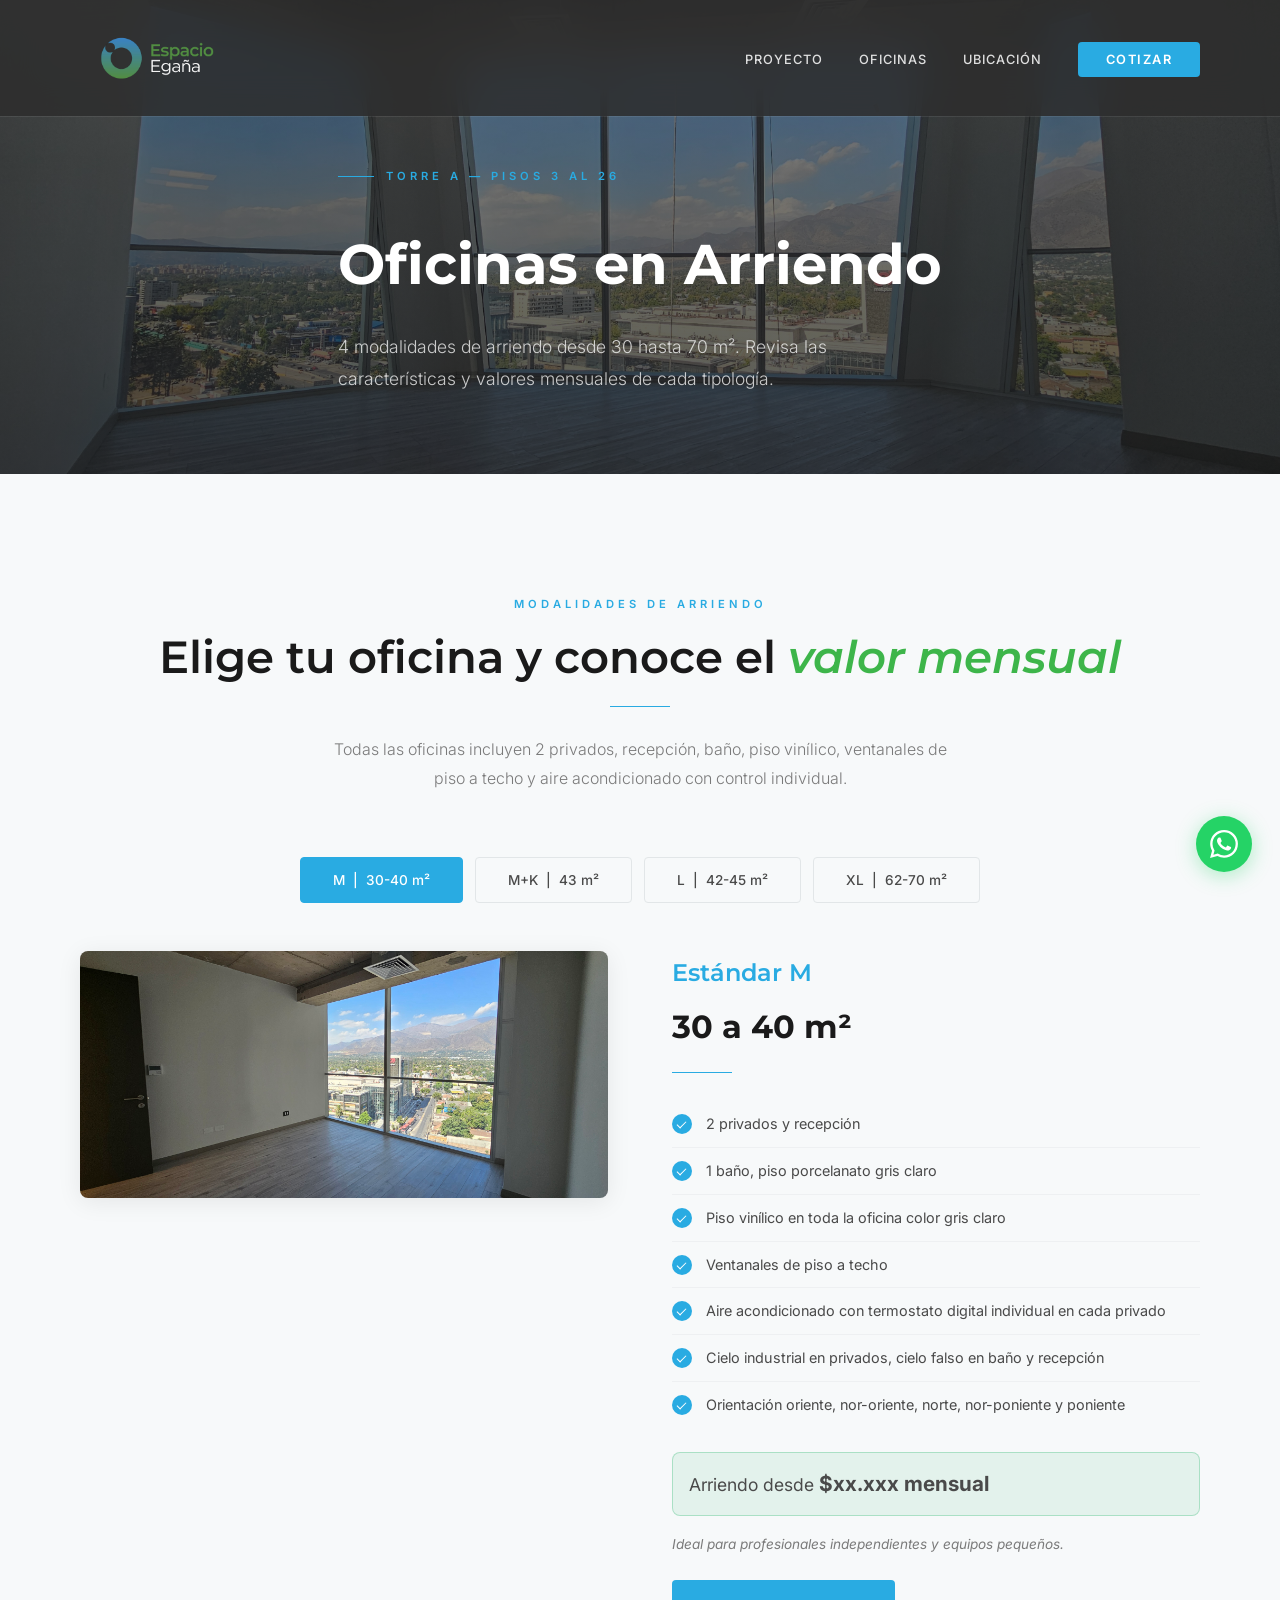
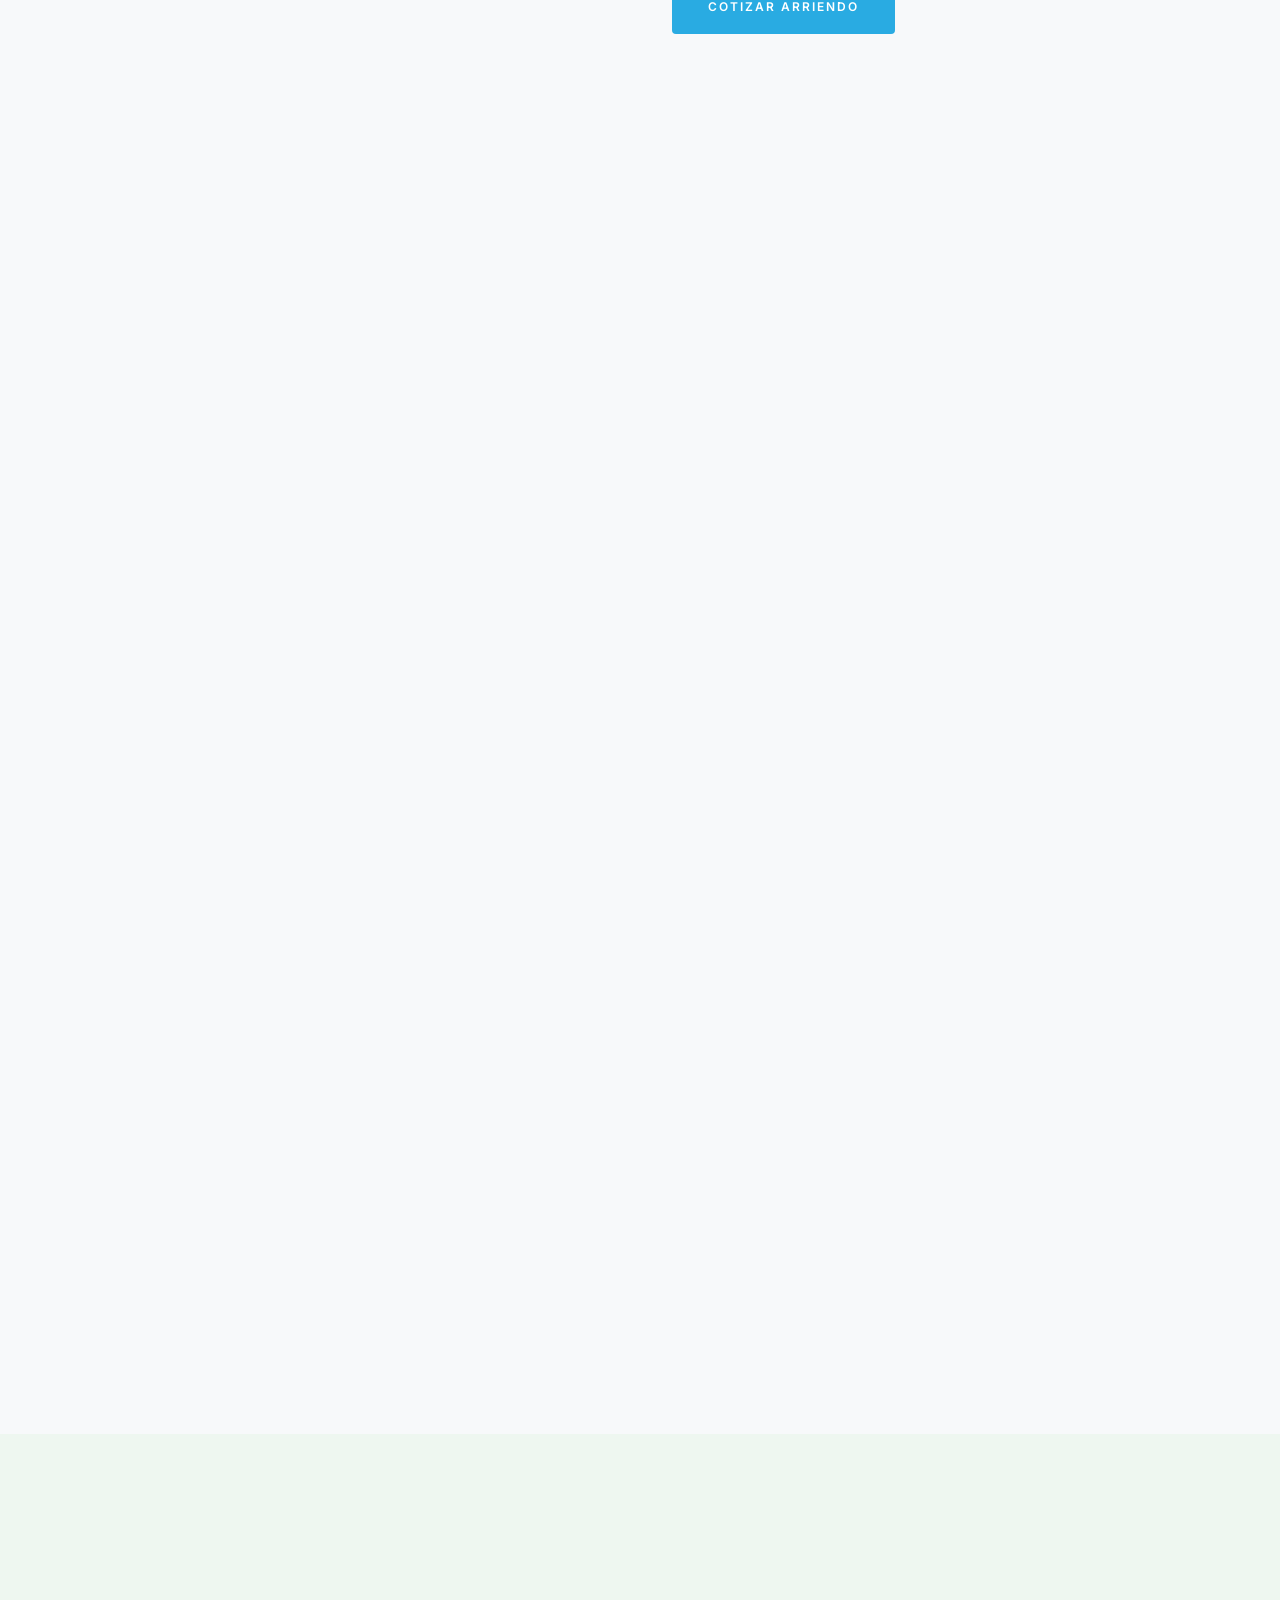
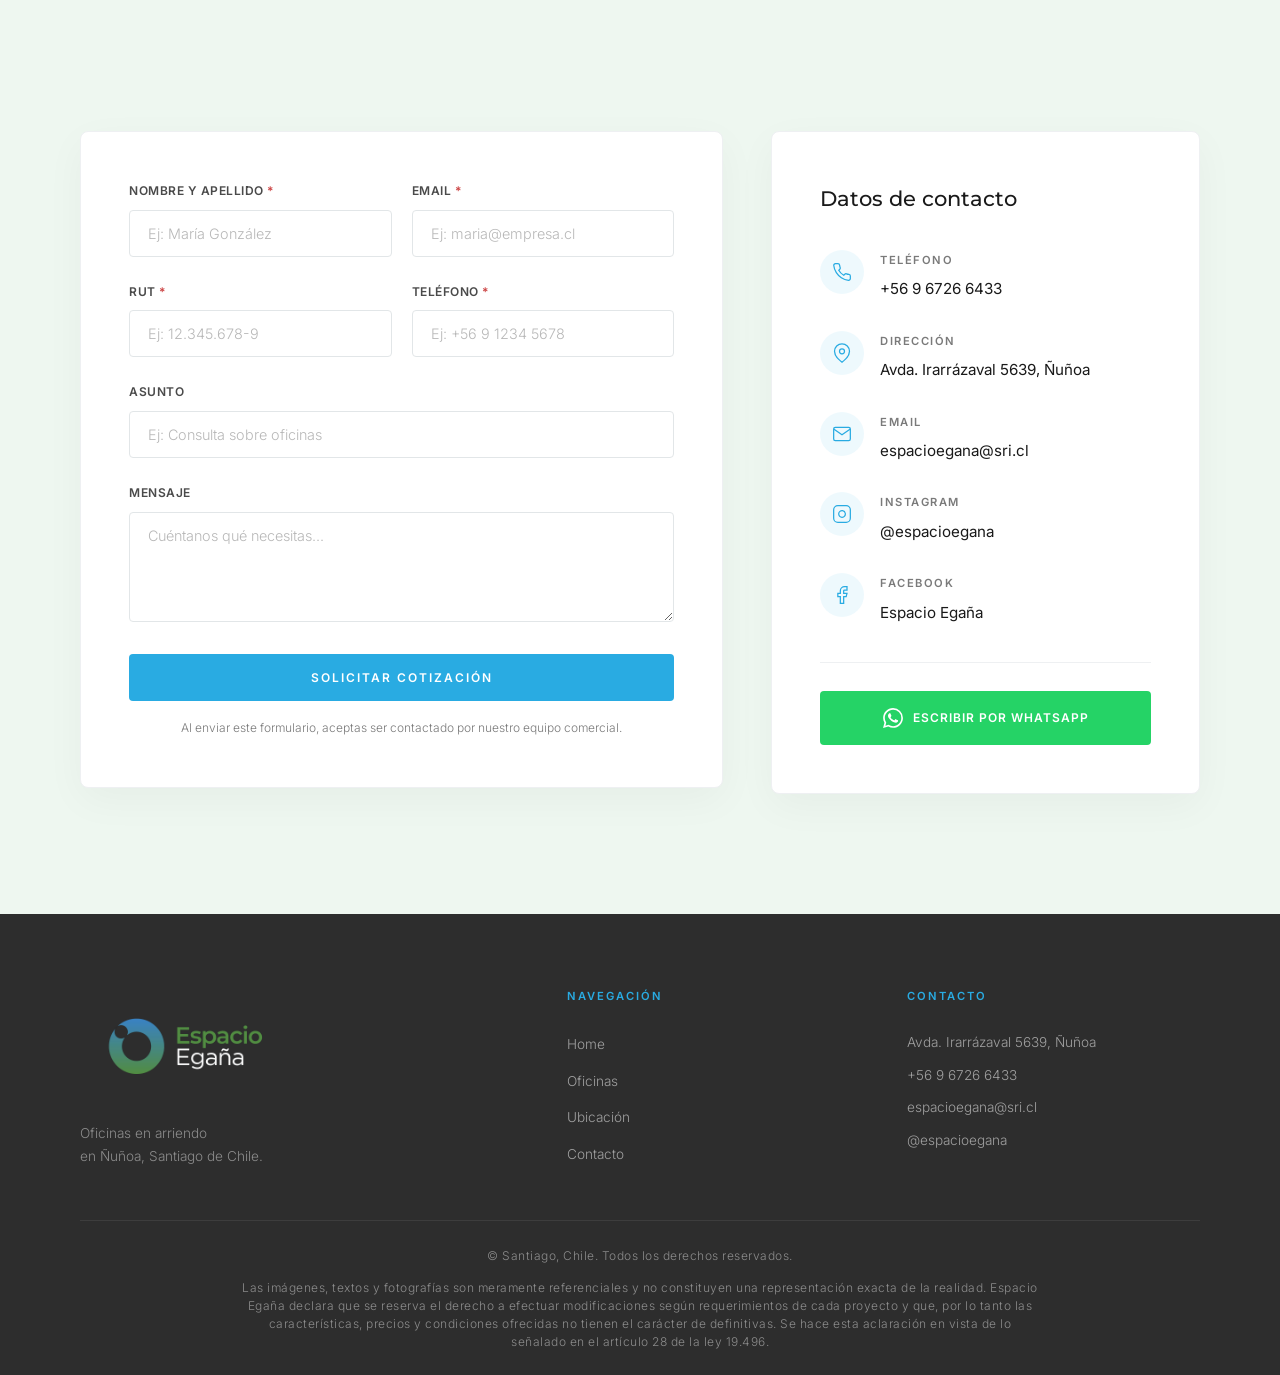
==== landing/oficinas.html @ 36b8ed5c "Add files via upload" ====
<!DOCTYPE html>
<html lang="es">
<head>
  <meta charset="UTF-8">
  <meta name="viewport" content="width=device-width, initial-scale=1.0">
  <title>Oficinas en Arriendo — Espacio Egaña, Ñuñoa</title>
  <meta name="description" content="198 oficinas de 30 a 70 m² en arriendo en Espacio Egaña. Baño privado, kitchenette, vistas panorámicas y conexión directa a Metro Plaza Egaña.">
  <link rel="preconnect" href="https://fonts.googleapis.com">
  <link rel="preconnect" href="https://fonts.gstatic.com" crossorigin>
  <link href="https://fonts.googleapis.com/css2?family=Montserrat:ital,wght@0,300;0,400;0,500;0,600;0,700;0,800;1,400;1,500&family=Inter:wght@300;400;500;600;700&display=swap" rel="stylesheet">
  <link rel="stylesheet" href="styles.css?v=5">
</head>
<body>

  <!-- NAVBAR -->
  <nav class="navbar navbar--scrolled-always" id="navbar">
    <div class="container navbar__inner">
      <a href="index.html" class="navbar__logo">
        <img src="assets/img/logo-transparente.png" alt="Espacio Egaña" class="navbar__logo-img">
      </a>
      <button class="navbar__toggle" id="navToggle" aria-label="Abrir menú">
        <span></span><span></span><span></span>
      </button>
      <ul class="navbar__menu" id="navMenu">
        <li><a href="index.html#proyecto">Proyecto</a></li>
        <li><a href="oficinas.html" class="navbar__menu-active">Oficinas</a></li>
        <li><a href="index.html#ubicacion">Ubicación</a></li>
        <li><a href="#cotizar-oficina" class="navbar__cta">Cotizar</a></li>
      </ul>
    </div>
  </nav>

  <!-- ============================================ -->
  <!-- HERO SECUNDARIO -->
  <!-- ============================================ -->
  <section class="sub-hero">
    <div class="sub-hero__bg" style="background-image: url('assets/img/proyecto-oficina.jpg');"></div>
    <div class="sub-hero__overlay"></div>
    <div class="container sub-hero__content" data-animate="fade-up">
      <span class="hero__badge">Torre A — Pisos 3 al 26</span>
      <h1 class="sub-hero__title">Oficinas en Arriendo</h1>
      <p class="sub-hero__subtitle">4 modalidades de arriendo desde 30 hasta 70 m². Revisa las características y valores mensuales de cada tipología.</p>
    </div>
  </section>

  <!-- ============================================ -->
  <!-- TIPOLOGÍAS DE OFICINAS -->
  <!-- ============================================ -->
  <section class="section tipologias-detail" id="tipologias">
    <div class="container">
      <div class="section__header" data-animate="fade-up">
        <span class="section__label section__label--center">Modalidades de arriendo</span>
        <h2 class="section__title section__title--center">Elige tu oficina y conoce el <em>valor mensual</em></h2>
        <div class="section__divider section__divider--center"></div>
        <p class="ubicacion__intro">Todas las oficinas incluyen 2 privados, recepción, baño, piso vinílico, ventanales de piso a techo y aire acondicionado con control individual.</p>
      </div>

      <!-- Tabs -->
      <div class="tipo-tabs" data-animate="fade-up">
        <button class="tipo-tab active" data-tab="tipo-m">M &nbsp;|&nbsp; 30-40 m²</button>
        <button class="tipo-tab" data-tab="tipo-mk">M+K &nbsp;|&nbsp; 43 m²</button>
        <button class="tipo-tab" data-tab="tipo-l">L &nbsp;|&nbsp; 42-45 m²</button>
        <button class="tipo-tab" data-tab="tipo-xl">XL &nbsp;|&nbsp; 62-70 m²</button>
      </div>

      <!-- Tab Content M -->
      <div class="tipo-content active" id="tipo-m">
        <div class="tipo-grid">
          <div class="tipo-grid__plan" data-animate="fade-right">
            <img src="assets/img/planta-tipo-m.jpg" alt="Tipología Estándar M — 30 a 40 m²" loading="lazy" class="tipo-plan-img">
          </div>
          <div class="tipo-grid__info" data-animate="fade-left">
            <h3 class="tipo-grid__title">Estándar M</h3>
            <p class="tipo-grid__size">30 a 40 m²</p>
            <div class="section__divider"></div>
            <ul class="tipo-features">
              <li><span class="check-icon"></span> 2 privados y recepción</li>
              <li><span class="check-icon"></span> 1 baño, piso porcelanato gris claro</li>
              <li><span class="check-icon"></span> Piso vinílico en toda la oficina color gris claro</li>
              <li><span class="check-icon"></span> Ventanales de piso a techo</li>
              <li><span class="check-icon"></span> Aire acondicionado con termostato digital individual en cada privado</li>
              <li><span class="check-icon"></span> Cielo industrial en privados, cielo falso en baño y recepción</li>
              <li><span class="check-icon"></span> Orientación oriente, nor-oriente, norte, nor-poniente y poniente</li>
            </ul>
            <p class="tipo-grid__price">Arriendo desde <strong>$xx.xxx mensual</strong></p>
            <p class="tipo-grid__ideal">Ideal para profesionales independientes y equipos pequeños.</p>
            <div class="tipo-grid__actions">
              <a href="#cotizar-oficina" class="btn btn--primary">Cotizar arriendo</a>
            </div>
          </div>
        </div>
      </div>

      <!-- Tab Content L -->
      <div class="tipo-content" id="tipo-l">
        <div class="tipo-grid">
          <div class="tipo-grid__plan" data-animate="fade-right">
            <img src="assets/img/planta-tipo-L.jpg" alt="Tipología Intermedia L — 42 a 45 m²" loading="lazy" class="tipo-plan-img">
          </div>
          <div class="tipo-grid__info" data-animate="fade-left">
            <h3 class="tipo-grid__title">Intermedia L</h3>
            <p class="tipo-grid__size">42 a 45 m²</p>
            <div class="section__divider"></div>
            <ul class="tipo-features">
              <li><span class="check-icon"></span> 2 privados y recepción (mayor amplitud que tipología M)</li>
              <li><span class="check-icon"></span> 1 baño, piso porcelanato gris claro</li>
              <li><span class="check-icon"></span> Piso vinílico en toda la oficina color gris claro</li>
              <li><span class="check-icon"></span> Ventanales de piso a techo</li>
              <li><span class="check-icon"></span> Aire acondicionado con termostato digital individual en cada privado</li>
              <li><span class="check-icon"></span> Cielo industrial en privados, cielo falso en baño y recepción</li>
              <li><span class="check-icon"></span> Orientación oriente, nor-oriente, norte, nor-poniente y poniente</li>
            </ul>
            <p class="tipo-grid__price">Arriendo desde <strong>$xx.xxx mensual</strong></p>
            <p class="tipo-grid__ideal">Para equipos en crecimiento que necesitan mayor espacio operativo.</p>
            <div class="tipo-grid__actions">
              <a href="#cotizar-oficina" class="btn btn--primary">Cotizar arriendo</a>
            </div>
          </div>
        </div>
      </div>

      <!-- Tab Content XL -->
      <div class="tipo-content" id="tipo-xl">
        <div class="tipo-grid">
          <div class="tipo-grid__plan" data-animate="fade-right">
            <img src="assets/img/planta-tipo-XL.jpg" alt="Tipología Corporativa XL — 62 a 70 m²" loading="lazy" class="tipo-plan-img">
          </div>
          <div class="tipo-grid__info" data-animate="fade-left">
            <h3 class="tipo-grid__title">Corporativa compacta XL</h3>
            <p class="tipo-grid__size">62 a 70 m²</p>
            <div class="section__divider"></div>
            <ul class="tipo-features">
              <li><span class="check-icon"></span> Planta libre con máxima flexibilidad en distribución de espacios</li>
              <li><span class="check-icon"></span> Ubicada en pisos 3 y 4</li>
              <li><span class="check-icon"></span> 2 baños, piso porcelanato gris claro</li>
              <li><span class="check-icon"></span> Kitchenette</li>
              <li><span class="check-icon"></span> Piso vinílico en toda la oficina color gris claro</li>
              <li><span class="check-icon"></span> Ventanales de piso a techo</li>
              <li><span class="check-icon"></span> Climatización a nivel de suelo (layout personalizable)</li>
              <li><span class="check-icon"></span> Orientación nor-oriente, norte y nor-poniente</li>
            </ul>
            <p class="tipo-grid__price">Arriendo desde <strong>$xx.xxx mensual</strong></p>
            <p class="tipo-grid__ideal">Para empresas consolidadas que requieren flexibilidad total en su distribución.</p>
            <div class="tipo-grid__actions">
              <a href="#cotizar-oficina" class="btn btn--primary">Cotizar arriendo</a>
            </div>
          </div>
        </div>
      </div>

      <!-- Tab Content M+K -->
      <div class="tipo-content" id="tipo-mk">
        <div class="tipo-grid">
          <div class="tipo-grid__plan" data-animate="fade-right">
            <img src="assets/img/planta-tipo-m.jpg" alt="Tipología Estándar M con Kitchenette — 43 m²" loading="lazy" class="tipo-plan-img">
          </div>
          <div class="tipo-grid__info" data-animate="fade-left">
            <h3 class="tipo-grid__title">Estándar M con Kitchenette</h3>
            <p class="tipo-grid__size">43 m²</p>
            <div class="section__divider"></div>
            <ul class="tipo-features">
              <li><span class="check-icon"></span> 2 privados y recepción</li>
              <li><span class="check-icon"></span> 1 baño, piso porcelanato gris claro</li>
              <li><span class="check-icon"></span> Kitchenette</li>
              <li><span class="check-icon"></span> Piso vinílico en toda la oficina color gris claro</li>
              <li><span class="check-icon"></span> Ventanales de piso a techo</li>
              <li><span class="check-icon"></span> Aire acondicionado con termostato digital individual en cada privado</li>
              <li><span class="check-icon"></span> Cielo industrial en privados, cielo falso en baño y recepción</li>
              <li><span class="check-icon"></span> Orientación sur-oriente y sur-poniente</li>
            </ul>
            <p class="tipo-grid__price">Arriendo desde <strong>$xx.xxx mensual</strong></p>
            <p class="tipo-grid__ideal">Versión ampliada de la tipología M que incorpora kitchenette integrada.</p>
            <div class="tipo-grid__actions">
              <a href="#cotizar-oficina" class="btn btn--primary">Cotizar arriendo</a>
            </div>
          </div>
        </div>
      </div>
    </div>
  </section>

  <!-- ============================================ -->
  <!-- PLANTAS TIPO POR PISO -->
  <!-- ============================================ -->
  <section class="section plantas" id="plantas">
    <div class="container">
      <div class="section__header" data-animate="fade-up">
        <span class="section__label section__label--center">Plantas tipo por piso</span>
        <h2 class="section__title section__title--center">4 configuraciones según <em>la altura</em></h2>
        <div class="section__divider section__divider--center"></div>
      </div>
      <div class="plantas__grid" data-animate="fade-up" data-delay="100">
        <div class="planta-card">
          <span class="planta-card__piso">Piso 3-4</span>
          <h4>Planta Tipo A</h4>
          <p>Layout específico para pisos bajos con acceso directo.</p>
        </div>
        <div class="planta-card">
          <span class="planta-card__piso">Piso 5-12</span>
          <h4>Planta Tipo B</h4>
          <p>Planta estándar con kitchenette y baño privado.</p>
        </div>
        <div class="planta-card">
          <span class="planta-card__piso">Piso 13-17</span>
          <h4>Planta Tipo C</h4>
          <p>Configuración intermedia con vistas crecientes.</p>
        </div>
        <div class="planta-card">
          <span class="planta-card__piso">Piso 18-26</span>
          <h4>Planta Tipo D</h4>
          <p>Planta premium con las mejores vistas de Santiago.</p>
        </div>
      </div>
    </div>
  </section>

  <!-- ============================================ -->
  <!-- ESTACIONAMIENTOS Y BODEGAS -->
  <!-- ============================================ -->
  <section class="section complementos-of">
    <div class="container">
      <div class="section__header" data-animate="fade-up">
        <span class="section__label section__label--center">Complementos</span>
        <h2 class="section__title section__title--center">Estacionamientos y bodegas</h2>
        <div class="section__divider section__divider--center"></div>
      </div>
      <div class="complementos__grid" data-animate="fade-up">
        <div class="complemento-card">
          <div class="complemento-card__icon">
            <svg width="32" height="32" viewBox="0 0 24 24" fill="none" stroke="currentColor" stroke-width="1.5"><rect x="1" y="3" width="15" height="13"/><polygon points="16 8 20 8 23 11 23 16 16 16 16 8"/><circle cx="5.5" cy="18.5" r="2.5"/><circle cx="18.5" cy="18.5" r="2.5"/></svg>
          </div>
          <h4>Estacionamientos subterráneos</h4>
          <p>549+ estacionamientos disponibles para arriendo conjunto con oficina. Acceso directo desde el edificio.</p>
        </div>
        <div class="complemento-card">
          <div class="complemento-card__icon">
            <svg width="32" height="32" viewBox="0 0 24 24" fill="none" stroke="currentColor" stroke-width="1.5"><path d="M21 16V8a2 2 0 0 0-1-1.73l-7-4a2 2 0 0 0-2 0l-7 4A2 2 0 0 0 3 8v8a2 2 0 0 0 1 1.73l7 4a2 2 0 0 0 2 0l7-4A2 2 0 0 0 21 16z"/><polyline points="3.27 6.96 12 12.01 20.73 6.96"/><line x1="12" y1="22.08" x2="12" y2="12"/></svg>
          </div>
          <h4>Bodegas</h4>
          <p>Bodegas de distintos tamaños disponibles para almacenamiento y logística de tu empresa.</p>
        </div>
      </div>
    </div>
  </section>

  <!-- ============================================ -->
  <!-- COTIZADOR OFICINAS -->
  <!-- ============================================ -->
  <section class="section contacto" id="cotizar-oficina">
    <div class="container">
      <div class="section__header" data-animate="fade-up">
        <span class="section__label section__label--center">Cotizar oficina</span>
        <h2 class="section__title section__title--center">Solicita tu <em>cotización</em></h2>
        <div class="section__divider section__divider--center"></div>
      </div>

      <div class="contacto__grid">
        <div class="contacto__form-wrapper" data-animate="fade-right">
          <form id="contactForm" action="https://formspree.io/f/TU_ENDPOINT_AQUI" method="POST" class="contacto__form" novalidate>
            <div class="form-row">
              <div class="form-group">
                <label for="nombre">Nombre y apellido <span class="required">*</span></label>
                <input type="text" id="nombre" name="nombre" placeholder="Ej: María González" required>
                <span class="form-error">Por favor ingresa tu nombre</span>
              </div>
              <div class="form-group">
                <label for="email">Email <span class="required">*</span></label>
                <input type="email" id="email" name="email" placeholder="Ej: maria@empresa.cl" required>
                <span class="form-error">Por favor ingresa un email válido</span>
              </div>
            </div>
            <div class="form-row">
              <div class="form-group">
                <label for="rut">RUT <span class="required">*</span></label>
                <input type="text" id="rut" name="rut" placeholder="Ej: 12.345.678-9" required>
                <span class="form-error">Por favor ingresa un RUT válido</span>
              </div>
              <div class="form-group">
                <label for="telefono">Teléfono <span class="required">*</span></label>
                <input type="tel" id="telefono" name="telefono" placeholder="Ej: +56 9 1234 5678" required>
                <span class="form-error">Por favor ingresa tu teléfono</span>
              </div>
            </div>
            <div class="form-group">
              <label for="asunto">Asunto</label>
              <input type="text" id="asunto" name="asunto" placeholder="Ej: Consulta sobre oficinas">
            </div>
            <div class="form-group">
              <label for="mensaje">Mensaje</label>
              <textarea id="mensaje" name="mensaje" rows="4" placeholder="Cuéntanos qué necesitas..."></textarea>
            </div>
            <input type="hidden" name="origen" value="Pagina Oficinas">
            <button type="submit" class="btn btn--primary btn--full" id="submitBtn">Solicitar cotización</button>
            <p class="form-disclaimer">Al enviar este formulario, aceptas ser contactado por nuestro equipo comercial.</p>
          </form>
          <div class="contacto__success" id="formSuccess">
            <svg width="56" height="56" viewBox="0 0 24 24" fill="none" stroke="currentColor" stroke-width="1.5"><path d="M22 11.08V12a10 10 0 1 1-5.93-9.14"/><polyline points="22 4 12 14.01 9 11.01"/></svg>
            <h3>Cotización solicitada</h3>
            <p>Gracias por tu interés. Un ejecutivo te contactará pronto con la información.</p>
          </div>
        </div>

        <div class="contacto__info" data-animate="fade-left">
          <h3>Datos de contacto</h3>
          <div class="contacto__info-item">
            <div class="contacto__info-icon">
              <svg width="20" height="20" viewBox="0 0 24 24" fill="none" stroke="currentColor" stroke-width="1.5"><path d="M22 16.92v3a2 2 0 0 1-2.18 2 19.79 19.79 0 0 1-8.63-3.07 19.5 19.5 0 0 1-6-6 19.79 19.79 0 0 1-3.07-8.67A2 2 0 0 1 4.11 2h3a2 2 0 0 1 2 1.72c.127.96.361 1.903.7 2.81a2 2 0 0 1-.45 2.11L8.09 9.91a16 16 0 0 0 6 6l1.27-1.27a2 2 0 0 1 2.11-.45c.907.339 1.85.573 2.81.7A2 2 0 0 1 22 16.92z"/></svg>
            </div>
            <div><strong>Teléfono</strong><a href="tel:+56967266433">+56 9 6726 6433</a></div>
          </div>
          <div class="contacto__info-item">
            <div class="contacto__info-icon">
              <svg width="20" height="20" viewBox="0 0 24 24" fill="none" stroke="currentColor" stroke-width="1.5"><path d="M21 10c0 7-9 13-9 13s-9-6-9-13a9 9 0 0 1 18 0z"/><circle cx="12" cy="10" r="3"/></svg>
            </div>
            <div><strong>Dirección</strong><span>Avda. Irarrázaval 5639, Ñuñoa</span></div>
          </div>
          <div class="contacto__info-item">
            <div class="contacto__info-icon">
              <svg width="20" height="20" viewBox="0 0 24 24" fill="none" stroke="currentColor" stroke-width="1.5"><path d="M4 4h16c1.1 0 2 .9 2 2v12c0 1.1-.9 2-2 2H4c-1.1 0-2-.9-2-2V6c0-1.1.9-2 2-2z"/><polyline points="22,6 12,13 2,6"/></svg>
            </div>
            <div><strong>Email</strong><a href="mailto:espacioegana@sri.cl">espacioegana@sri.cl</a></div>
          </div>
          <div class="contacto__info-item">
            <div class="contacto__info-icon">
              <svg width="20" height="20" viewBox="0 0 24 24" fill="none" stroke="currentColor" stroke-width="1.5"><rect x="2" y="2" width="20" height="20" rx="5" ry="5"/><path d="M16 11.37A4 4 0 1 1 12.63 8 4 4 0 0 1 16 11.37z"/><line x1="17.5" y1="6.5" x2="17.51" y2="6.5"/></svg>
            </div>
            <div><strong>Instagram</strong><a href="https://www.instagram.com/espacioegana" target="_blank" rel="noopener">@espacioegana</a></div>
          </div>
          <div class="contacto__info-item">
            <div class="contacto__info-icon">
              <svg width="20" height="20" viewBox="0 0 24 24" fill="none" stroke="currentColor" stroke-width="1.5"><path d="M18 2h-3a5 5 0 0 0-5 5v3H7v4h3v8h4v-8h3l1-4h-4V7a1 1 0 0 1 1-1h3z"/></svg>
            </div>
            <div><strong>Facebook</strong><a href="https://www.facebook.com/share/1c5UF3hTMe/" target="_blank" rel="noopener">Espacio Egaña</a></div>
          </div>
          <div class="contacto__info-whatsapp">
            <a href="https://wa.me/56967266433?text=Hola%2C%20me%20interesa%20cotizar%20una%20oficina%20en%20Espacio%20Egaña" target="_blank" rel="noopener" class="btn btn--whatsapp">
              <svg width="20" height="20" viewBox="0 0 24 24" fill="currentColor"><path d="M17.472 14.382c-.297-.149-1.758-.867-2.03-.967-.273-.099-.471-.148-.67.15-.197.297-.767.966-.94 1.164-.173.199-.347.223-.644.075-.297-.15-1.255-.463-2.39-1.475-.883-.788-1.48-1.761-1.653-2.059-.173-.297-.018-.458.13-.606.134-.133.298-.347.446-.52.149-.174.198-.298.298-.497.099-.198.05-.371-.025-.52-.075-.149-.669-1.612-.916-2.207-.242-.579-.487-.5-.669-.51-.173-.008-.371-.01-.57-.01-.198 0-.52.074-.792.372-.272.297-1.04 1.016-1.04 2.479 0 1.462 1.065 2.875 1.213 3.074.149.198 2.096 3.2 5.077 4.487.709.306 1.262.489 1.694.625.712.227 1.36.195 1.871.118.571-.085 1.758-.719 2.006-1.413.248-.694.248-1.289.173-1.413-.074-.124-.272-.198-.57-.347m-5.421 7.403h-.004a9.87 9.87 0 01-5.031-1.378l-.361-.214-3.741.982.998-3.648-.235-.374a9.86 9.86 0 01-1.51-5.26c.001-5.45 4.436-9.884 9.888-9.884 2.64 0 5.122 1.03 6.988 2.898a9.825 9.825 0 012.893 6.994c-.003 5.45-4.437 9.884-9.885 9.884m8.413-18.297A11.815 11.815 0 0012.05 0C5.495 0 .16 5.335.157 11.892c0 2.096.547 4.142 1.588 5.945L.057 24l6.305-1.654a11.882 11.882 0 005.683 1.448h.005c6.554 0 11.89-5.335 11.893-11.893a11.821 11.821 0 00-3.48-8.413z"/></svg>
              Escribir por WhatsApp
            </a>
          </div>
        </div>
      </div>
    </div>
  </section>

  <!-- FOOTER -->
  <footer class="footer">
    <div class="container">
      <div class="footer__inner">
        <div class="footer__brand">
          <img src="assets/img/logo-transparente.png" alt="Espacio Egaña" class="footer__logo-img">
          <p>Oficinas en arriendo<br>en Ñuñoa, Santiago de Chile.</p>
        </div>
        <div class="footer__nav">
          <h4>Navegación</h4>
          <a href="index.html">Home</a>
          <a href="oficinas.html">Oficinas</a>
          <a href="index.html#ubicacion">Ubicación</a>
          <a href="index.html#contacto">Contacto</a>
        </div>
        <div class="footer__contact">
          <h4>Contacto</h4>
          <span>Avda. Irarrázaval 5639, Ñuñoa</span>
          <a href="tel:+56967266433">+56 9 6726 6433</a>
          <a href="mailto:espacioegana@sri.cl">espacioegana@sri.cl</a>
          <a href="https://www.instagram.com/espacioegana" target="_blank" rel="noopener">@espacioegana</a>
        </div>
      </div>
      <div class="footer__bottom">
        <p>&copy; Santiago, Chile. Todos los derechos reservados.</p>
        <p class="footer__disclaimer">Las imágenes, textos y fotografías son meramente referenciales y no constituyen una representación exacta de la realidad. Espacio Egaña declara que se reserva el derecho a efectuar modificaciones según requerimientos de cada proyecto y que, por lo tanto las características, precios y condiciones ofrecidas no tienen el carácter de definitivas. Se hace esta aclaración en vista de lo señalado en el artículo 28 de la ley 19.496.</p>
      </div>
    </div>
  </footer>

  <a href="https://wa.me/56967266433?text=Hola%2C%20me%20interesa%20cotizar%20una%20oficina%20en%20Espacio%20Egaña" target="_blank" rel="noopener" class="whatsapp-float" aria-label="Contactar por WhatsApp">
    <svg width="28" height="28" viewBox="0 0 24 24" fill="#fff"><path d="M17.472 14.382c-.297-.149-1.758-.867-2.03-.967-.273-.099-.471-.148-.67.15-.197.297-.767.966-.94 1.164-.173.199-.347.223-.644.075-.297-.15-1.255-.463-2.39-1.475-.883-.788-1.48-1.761-1.653-2.059-.173-.297-.018-.458.13-.606.134-.133.298-.347.446-.52.149-.174.198-.298.298-.497.099-.198.05-.371-.025-.52-.075-.149-.669-1.612-.916-2.207-.242-.579-.487-.5-.669-.51-.173-.008-.371-.01-.57-.01-.198 0-.52.074-.792.372-.272.297-1.04 1.016-1.04 2.479 0 1.462 1.065 2.875 1.213 3.074.149.198 2.096 3.2 5.077 4.487.709.306 1.262.489 1.694.625.712.227 1.36.195 1.871.118.571-.085 1.758-.719 2.006-1.413.248-.694.248-1.289.173-1.413-.074-.124-.272-.198-.57-.347m-5.421 7.403h-.004a9.87 9.87 0 01-5.031-1.378l-.361-.214-3.741.982.998-3.648-.235-.374a9.86 9.86 0 01-1.51-5.26c.001-5.45 4.436-9.884 9.888-9.884 2.64 0 5.122 1.03 6.988 2.898a9.825 9.825 0 012.893 6.994c-.003 5.45-4.437 9.884-9.885 9.884m8.413-18.297A11.815 11.815 0 0012.05 0C5.495 0 .16 5.335.157 11.892c0 2.096.547 4.142 1.588 5.945L.057 24l6.305-1.654a11.882 11.882 0 005.683 1.448h.005c6.554 0 11.89-5.335 11.893-11.893a11.821 11.821 0 00-3.48-8.413z"/></svg>
  </a>

  <script src="script.js?v=4"></script>
</body>
</html>
---- landing/styles.css ----
/* ============================================
   ESPACIO EGAÑA — Premium Landing Page
   ============================================
   Paleta: Colores institucionales Espacio Egaña
   Celeste #29ABE2 | Verde #3DB54A | Gris #939597
   Tipografía: Gotham (fallback: Montserrat) + Inter
   ============================================ */

/* --- CSS Variables --- */
:root {
  --color-bg: #f7f9fa;
  --color-bg-alt: #ffffff;
  --color-bg-warm: #eef7f0;
  --color-bg-dark: #1a1a1a;
  --color-accent: #29ABE2;
  --color-accent-hover: #1d8fbf;
  --color-accent-light: rgba(41, 171, 226, 0.08);
  --color-green: #3DB54A;
  --color-green-hover: #2f9a3b;
  --color-green-light: rgba(61, 181, 74, 0.08);
  --color-gray: #939597;
  --color-gray-dark: #6E7072;
  --color-gray-light: #B3B4B5;
  --color-text: #4a4a4a;
  --color-text-light: #7a7a7a;
  --color-text-heading: #1a1a1a;
  --color-border: #e2e6e8;
  --color-border-light: #eef0f2;
  --color-input-bg: #ffffff;
  --color-whatsapp: #25D366;
  --font-heading: 'Gotham', 'Montserrat', -apple-system, sans-serif;
  --font-body: 'Inter', -apple-system, sans-serif;
  --max-width: 1200px;
  --radius: 4px;
  --radius-lg: 8px;
  --transition: 0.4s cubic-bezier(0.25, 0.46, 0.45, 0.94);
  --transition-slow: 0.8s cubic-bezier(0.25, 0.46, 0.45, 0.94);
}

/* --- Reset & Base --- */
*, *::before, *::after {
  margin: 0;
  padding: 0;
  box-sizing: border-box;
}

html {
  scroll-behavior: smooth;
  scroll-padding-top: 90px;
}

body {
  font-family: var(--font-body);
  background-color: var(--color-bg);
  color: var(--color-text);
  line-height: 1.8;
  font-size: 16px;
  -webkit-font-smoothing: antialiased;
  -moz-osx-font-smoothing: grayscale;
}

img {
  max-width: 100%;
  height: auto;
  display: block;
}

a {
  color: var(--color-accent);
  text-decoration: none;
  transition: color var(--transition);
}

a:hover {
  color: var(--color-accent-hover);
}

::selection {
  background: var(--color-accent);
  color: #fff;
}

/* --- Utilities --- */
.container {
  max-width: var(--max-width);
  margin: 0 auto;
  padding: 0 40px;
}

.section {
  padding: 120px 0;
}

.section__header {
  margin-bottom: 64px;
}

.section__label {
  display: block;
  font-family: var(--font-body);
  font-size: 0.7rem;
  font-weight: 600;
  letter-spacing: 4px;
  text-transform: uppercase;
  color: var(--color-accent);
  margin-bottom: 16px;
}

.section__label--center {
  text-align: center;
}

.section__title {
  font-family: var(--font-heading);
  font-size: clamp(1.8rem, 3.5vw, 2.8rem);
  font-weight: 600;
  color: var(--color-text-heading);
  line-height: 1.25;
  margin-bottom: 20px;
}

.section__title em {
  font-style: italic;
  color: var(--color-green);
}

.section__title--center {
  text-align: center;
}

.section__divider {
  width: 60px;
  height: 1px;
  background: var(--color-accent);
  margin-bottom: 28px;
}

.section__divider--center {
  margin-left: auto;
  margin-right: auto;
}

.required {
  color: #c44;
}

/* --- Image wrapper with zoom effect --- */
.image-wrapper {
  overflow: hidden;
  border-radius: var(--radius);
}

.image-wrapper img {
  transition: transform 1.2s cubic-bezier(0.25, 0.46, 0.45, 0.94);
}

.image-wrapper:hover img {
  transform: scale(1.05);
}

/* --- Scroll animations --- */
[data-animate] {
  opacity: 0;
  transform: translateY(40px);
  transition: opacity 0.8s cubic-bezier(0.25, 0.46, 0.45, 0.94),
              transform 0.8s cubic-bezier(0.25, 0.46, 0.45, 0.94);
}

[data-animate="fade-right"] {
  transform: translateX(-40px);
}

[data-animate="fade-left"] {
  transform: translateX(40px);
}

[data-animate].is-visible {
  opacity: 1;
  transform: translate(0, 0);
}

/* ============================================
   NAVBAR
   ============================================ */
.navbar {
  position: fixed;
  top: 0;
  left: 0;
  right: 0;
  z-index: 1000;
  padding: 24px 0;
  transition: all var(--transition);
}

.navbar--scrolled {
  background: rgba(45, 45, 45, 0.85);
  backdrop-filter: blur(20px);
  padding: 14px 0;
  box-shadow: 0 1px 0 rgba(255, 255, 255, 0.08);
}

.navbar--scrolled .navbar__menu a {
  color: rgba(255, 255, 255, 0.85);
}

.navbar--scrolled .navbar__menu a:hover {
  color: #fff;
}

.navbar__inner {
  display: flex;
  align-items: center;
  justify-content: space-between;
}

.navbar__logo-img {
  height: 88px;
  width: auto;
  display: block;
  border-radius: 2px;
}

.navbar__menu {
  display: flex;
  align-items: center;
  list-style: none;
  gap: 36px;
}

.navbar__menu a {
  font-size: 0.8rem;
  font-weight: 500;
  color: rgba(255, 255, 255, 0.85);
  letter-spacing: 1px;
  text-transform: uppercase;
  transition: color var(--transition);
}

.navbar__menu a:hover {
  color: #fff;
}

.navbar__cta {
  background: var(--color-accent) !important;
  color: #fff !important;
  padding: 10px 28px !important;
  border-radius: var(--radius) !important;
  font-weight: 600 !important;
  letter-spacing: 1.5px !important;
  transition: background var(--transition), transform var(--transition) !important;
}

.navbar__cta:hover {
  background: var(--color-accent-hover) !important;
  color: #fff !important;
  transform: translateY(-1px);
}

.navbar__toggle {
  display: none;
  flex-direction: column;
  gap: 6px;
  background: none;
  border: none;
  cursor: pointer;
  padding: 4px;
}

.navbar__toggle span {
  width: 24px;
  height: 1.5px;
  background: #fff;
  border-radius: 2px;
  transition: var(--transition);
}

.navbar--scrolled .navbar__toggle span {
  background: #fff;
}

/* ============================================
   HERO
   ============================================ */
.hero {
  position: relative;
  min-height: 100vh;
  display: flex;
  align-items: center;
  background: url('assets/img/hero-principal.png') center center / cover no-repeat;
  overflow: hidden;
}

.hero__overlay {
  position: absolute;
  inset: 0;
  background: linear-gradient(
    180deg,
    rgba(26, 26, 26, 0.45) 0%,
    rgba(26, 26, 26, 0.55) 50%,
    rgba(26, 26, 26, 0.7) 100%
  );
}

.hero__content {
  position: relative;
  z-index: 2;
  padding-top: 140px;
  padding-bottom: 100px;
}

.hero__text {
  max-width: 680px;
}

.hero__badge {
  display: inline-block;
  font-family: var(--font-body);
  font-size: 0.7rem;
  font-weight: 600;
  letter-spacing: 4px;
  text-transform: uppercase;
  color: var(--color-accent);
  margin-bottom: 28px;
  position: relative;
  padding-left: 48px;
}

.hero__badge::before {
  content: '';
  position: absolute;
  left: 0;
  top: 50%;
  width: 36px;
  height: 1px;
  background: var(--color-accent);
}

.hero__title {
  font-family: var(--font-heading);
  font-size: clamp(2.5rem, 5vw, 4rem);
  font-weight: 700;
  color: #fff;
  line-height: 1.15;
  margin-bottom: 24px;
}

.hero__title em {
  font-style: italic;
  color: var(--color-green);
}

.hero__price-highlight {
  display: inline-flex;
  flex-direction: column;
  background: rgba(0, 166, 81, 0.15);
  border: 1px solid rgba(0, 166, 81, 0.4);
  border-radius: 12px;
  padding: 16px 28px;
  margin-bottom: 28px;
  backdrop-filter: blur(8px);
}

.hero__price-label {
  font-size: 0.8rem;
  font-weight: 500;
  color: rgba(255, 255, 255, 0.7);
  text-transform: uppercase;
  letter-spacing: 1px;
  margin-bottom: 4px;
}

.hero__price-value {
  font-family: var(--font-heading);
  font-size: 2rem;
  font-weight: 700;
  color: var(--color-green);
  line-height: 1.2;
}

.hero__price-value small {
  font-size: 0.85rem;
  font-weight: 400;
  color: rgba(255, 255, 255, 0.5);
}

.hero__subtitle {
  font-size: 1.05rem;
  font-weight: 300;
  color: rgba(255, 255, 255, 0.75);
  line-height: 1.8;
  margin-bottom: 40px;
  max-width: 520px;
}

.hero__subtitle strong {
  color: #fff;
  font-weight: 500;
}

.hero__actions {
  display: flex;
  gap: 16px;
  flex-wrap: wrap;
  margin-bottom: 80px;
}

.hero__stats {
  display: flex;
  align-items: center;
  gap: 40px;
  padding-top: 40px;
  border-top: 1px solid rgba(255, 255, 255, 0.15);
}

.hero__stat {
  display: flex;
  flex-direction: column;
}

.hero__stat-number {
  font-family: var(--font-heading);
  font-size: 2.5rem;
  font-weight: 600;
  color: var(--color-green);
  line-height: 1;
}

.hero__stat-label {
  font-size: 0.72rem;
  font-weight: 500;
  color: rgba(255, 255, 255, 0.5);
  text-transform: uppercase;
  letter-spacing: 2px;
  margin-top: 8px;
}

.hero__stat-divider {
  width: 1px;
  height: 48px;
  background: rgba(255, 255, 255, 0.15);
}

.hero__scroll-indicator {
  position: absolute;
  bottom: 40px;
  left: 50%;
  transform: translateX(-50%);
  z-index: 2;
  display: flex;
  flex-direction: column;
  align-items: center;
  gap: 12px;
  color: rgba(255, 255, 255, 0.5);
  font-size: 0.7rem;
  letter-spacing: 2px;
  text-transform: uppercase;
}

.hero__scroll-arrow {
  animation: scrollBounce 2s ease-in-out infinite;
}

@keyframes scrollBounce {
  0%, 100% { transform: translateY(0); }
  50% { transform: translateY(8px); }
}

/* ============================================
   BUTTONS
   ============================================ */
.btn {
  display: inline-flex;
  align-items: center;
  gap: 10px;
  padding: 16px 36px;
  font-family: var(--font-body);
  font-size: 0.75rem;
  font-weight: 600;
  letter-spacing: 2px;
  text-transform: uppercase;
  border-radius: var(--radius);
  border: none;
  cursor: pointer;
  transition: all var(--transition);
  text-align: center;
  justify-content: center;
}

.btn--primary {
  background: var(--color-accent);
  color: #fff;
}

.btn--primary:hover {
  background: var(--color-accent-hover);
  color: #fff;
  transform: translateY(-2px);
  box-shadow: 0 8px 24px rgba(41, 171, 226, 0.3);
}

.btn--ghost {
  background: transparent;
  color: #fff;
  border: 1px solid rgba(255, 255, 255, 0.35);
}

.btn--ghost:hover {
  border-color: #fff;
  color: #fff;
  transform: translateY(-2px);
}

.btn--outline {
  background: transparent;
  color: var(--color-text-heading);
  border: 1px solid var(--color-border);
}

.btn--outline:hover {
  border-color: var(--color-accent);
  color: var(--color-accent);
  transform: translateY(-2px);
}

.btn--full {
  width: 100%;
}

.btn--whatsapp {
  background: var(--color-whatsapp);
  color: #fff;
  width: 100%;
  letter-spacing: 1px;
}

.btn--whatsapp:hover {
  background: #1fb855;
  color: #fff;
  transform: translateY(-2px);
  box-shadow: 0 8px 24px rgba(37, 211, 102, 0.25);
}

/* ============================================
   PROYECTO
   ============================================ */
.proyecto {
  background: var(--color-bg-alt);
}

.proyecto__grid {
  display: grid;
  grid-template-columns: 1.1fr 0.9fr;
  gap: 80px;
  align-items: center;
}

.proyecto__image img {
  object-fit: cover;
  width: 100%;
  height: 540px;
}

.proyecto__text p {
  color: var(--color-text);
  margin-bottom: 20px;
  font-weight: 300;
  line-height: 1.9;
}

.proyecto__text .btn {
  margin-top: 16px;
}

/* ============================================
   BENEFICIOS
   ============================================ */
.beneficios {
  background: var(--color-bg);
}

.beneficios__grid {
  display: grid;
  grid-template-columns: repeat(4, 1fr);
  gap: 32px;
}

.beneficio-card {
  background: var(--color-bg-alt);
  border: 1px solid var(--color-border-light);
  border-radius: var(--radius);
  padding: 40px 32px;
  transition: all var(--transition);
  position: relative;
}

.beneficio-card:hover {
  transform: translateY(-6px);
  box-shadow: 0 20px 60px rgba(0, 0, 0, 0.06);
  border-color: var(--color-accent);
}

.beneficio-card__number {
  font-family: var(--font-heading);
  font-size: 2.5rem;
  font-weight: 400;
  color: rgba(41, 171, 226, 0.2);
  line-height: 1;
  margin-bottom: 24px;
}

.beneficio-card h3 {
  font-family: var(--font-heading);
  font-size: 1.15rem;
  font-weight: 500;
  color: var(--color-text-heading);
  margin-bottom: 12px;
  line-height: 1.3;
}

.beneficio-card p {
  font-size: 0.9rem;
  font-weight: 300;
  color: var(--color-text-light);
  line-height: 1.7;
}

/* ============================================
   ESTACIONAMIENTOS
   ============================================ */
.estacionamientos {
  background: var(--color-bg-alt);
}

.estacionamientos__grid {
  display: grid;
  grid-template-columns: 1fr 1.1fr;
  gap: 80px;
  align-items: center;
}

.estacionamientos__text p {
  color: var(--color-text);
  margin-bottom: 24px;
  font-weight: 300;
  line-height: 1.9;
}

.estacionamientos__list {
  list-style: none;
  margin-bottom: 36px;
}

.estacionamientos__list li {
  display: flex;
  align-items: flex-start;
  gap: 16px;
  padding: 12px 0;
  color: var(--color-text);
  font-size: 0.95rem;
  font-weight: 400;
  border-bottom: 1px solid var(--color-border-light);
}

.estacionamientos__list li:last-child {
  border-bottom: none;
}

.check-icon {
  flex-shrink: 0;
  width: 20px;
  height: 20px;
  border-radius: 50%;
  background: var(--color-accent);
  position: relative;
  margin-top: 3px;
}

.check-icon::after {
  content: '';
  position: absolute;
  top: 5px;
  left: 7px;
  width: 5px;
  height: 9px;
  border: solid #fff;
  border-width: 0 1.5px 1.5px 0;
  transform: rotate(45deg);
}

.estacionamientos__image img {
  border-radius: var(--radius);
  object-fit: cover;
  width: 100%;
  height: 480px;
}

/* ============================================
   PARALLAX DIVIDER
   ============================================ */
.parallax-divider {
  position: relative;
  padding: 140px 0;
  background: url('assets/img/hero-principal.png') center center / cover no-repeat fixed;
  text-align: center;
}

.parallax-divider__overlay {
  position: absolute;
  inset: 0;
  background: rgba(26, 26, 26, 0.75);
}

.parallax-divider__content {
  position: relative;
  z-index: 2;
}

.parallax-divider__content h2 {
  font-family: var(--font-heading);
  font-size: clamp(1.8rem, 3.5vw, 2.8rem);
  font-weight: 400;
  color: #fff;
  line-height: 1.3;
  margin-bottom: 20px;
}

.parallax-divider__content h2 em {
  font-style: italic;
  color: var(--color-green);
}

.parallax-divider__content p {
  font-size: 1.05rem;
  font-weight: 300;
  color: rgba(255, 255, 255, 0.65);
  max-width: 560px;
  margin: 0 auto;
}

/* ============================================
   TU DÍA EN ESPACIO EGAÑA
   ============================================ */
.tu-dia {
  background: var(--color-bg);
}

.tu-dia__grid {
  display: grid;
  grid-template-columns: repeat(4, 1fr);
  gap: 24px;
  margin-top: 48px;
}

.tu-dia__card {
  background: var(--color-bg-alt);
  border: 1px solid var(--color-border-light);
  border-radius: var(--radius-lg);
  padding: 36px 28px;
  text-align: center;
  transition: transform var(--transition), box-shadow var(--transition);
}

.tu-dia__card:hover {
  transform: translateY(-4px);
  box-shadow: 0 12px 32px rgba(0, 0, 0, 0.06);
}

.tu-dia__hora {
  display: inline-block;
  font-family: var(--font-heading);
  font-size: 2.2rem;
  font-weight: 700;
  color: var(--color-primary);
  letter-spacing: -0.5px;
  margin-bottom: 16px;
}

.tu-dia__card h3 {
  font-family: var(--font-heading);
  font-size: 1.05rem;
  font-weight: 600;
  color: var(--color-text-heading);
  margin-bottom: 10px;
  line-height: 1.4;
}

.tu-dia__card p {
  font-size: 0.88rem;
  color: var(--color-text-light);
  line-height: 1.6;
  font-weight: 300;
}

@media (max-width: 900px) {
  .tu-dia__grid {
    grid-template-columns: repeat(2, 1fr);
  }
}

@media (max-width: 540px) {
  .tu-dia__grid {
    grid-template-columns: 1fr;
  }
}

/* ============================================
   UBICACIÓN
   ============================================ */
.ubicacion {
  background: var(--color-bg);
}

.ubicacion__intro {
  text-align: center;
  color: var(--color-text-light);
  max-width: 640px;
  margin: 0 auto;
  font-size: 1rem;
  font-weight: 300;
  line-height: 1.8;
}

.ubicacion__map-wrapper {
  margin: 48px 0 36px;
  border-radius: var(--radius-lg);
  overflow: hidden;
  border: 1px solid var(--color-border);
  box-shadow: 0 12px 40px rgba(0, 0, 0, 0.06);
}

.ubicacion__map-wrapper iframe {
  display: block;
}

.ubicacion__buttons {
  display: flex;
  gap: 16px;
  justify-content: center;
  flex-wrap: wrap;
}

/* ============================================
   TIPOLOGÍAS
   ============================================ */
.tipologias {
  background: var(--color-bg-alt);
}

.tipologias__grid {
  display: grid;
  grid-template-columns: 1fr 1fr;
  gap: 80px;
  align-items: center;
}

.tipologias__image img {
  border-radius: var(--radius);
  object-fit: cover;
  width: 100%;
  height: 560px;
}

.tipologias__text p {
  color: var(--color-text);
  margin-bottom: 36px;
  font-weight: 300;
  line-height: 1.9;
}

.tipologias__cards {
  display: flex;
  flex-direction: column;
  gap: 16px;
}

.tipologia-card {
  display: flex;
  align-items: center;
  gap: 24px;
  background: var(--color-bg);
  border: 1px solid var(--color-border-light);
  border-radius: var(--radius);
  padding: 28px;
  transition: all var(--transition);
}

.tipologia-card:hover {
  border-color: var(--color-accent);
  box-shadow: 0 8px 24px rgba(0, 0, 0, 0.04);
  transform: translateX(8px);
}

.tipologia-card__size {
  font-family: var(--font-heading);
  font-size: 1.6rem;
  font-weight: 600;
  color: var(--color-accent);
  background: var(--color-accent-light);
  width: 60px;
  height: 60px;
  display: flex;
  align-items: center;
  justify-content: center;
  border-radius: var(--radius);
  flex-shrink: 0;
}

.tipologia-card strong {
  font-family: var(--font-heading);
  color: var(--color-text-heading);
  font-size: 1.05rem;
  font-weight: 500;
  display: block;
  margin-bottom: 4px;
}

.tipologia-card p {
  font-size: 0.85rem;
  color: var(--color-text-light);
  margin: 0;
  font-weight: 300;
}

/* ============================================
   CONTACTO
   ============================================ */
.contacto {
  background: var(--color-bg-warm);
}

.contacto__intro {
  text-align: center;
  color: var(--color-text-light);
  max-width: 560px;
  margin: 0 auto;
  font-weight: 300;
}

.contacto__grid {
  display: grid;
  grid-template-columns: 1.2fr 0.8fr;
  gap: 48px;
  align-items: start;
}

.contacto__form-wrapper {
  background: var(--color-bg-alt);
  border: 1px solid var(--color-border-light);
  border-radius: var(--radius-lg);
  padding: 48px;
  box-shadow: 0 12px 40px rgba(0, 0, 0, 0.04);
}

.contacto-tabs {
  display: flex;
  gap: 0;
  margin-bottom: 32px;
  border-bottom: 2px solid var(--color-border-light);
}

.contacto-tab {
  flex: 1;
  padding: 14px 20px;
  background: none;
  border: none;
  font-family: var(--font-body);
  font-size: 0.85rem;
  font-weight: 600;
  color: var(--color-text-light);
  cursor: pointer;
  text-transform: uppercase;
  letter-spacing: 0.5px;
  position: relative;
  transition: color var(--transition);
}

.contacto-tab::after {
  content: '';
  position: absolute;
  bottom: -2px;
  left: 0;
  right: 0;
  height: 2px;
  background: transparent;
  transition: background var(--transition);
}

.contacto-tab.active {
  color: var(--color-primary);
}

.contacto-tab.active::after {
  background: var(--color-primary);
}

.contacto-tab:hover:not(.active) {
  color: var(--color-text-heading);
}

.contacto-form-panel {
  display: none;
}

.contacto-form-panel.active {
  display: block;
}

.visita-intro {
  display: flex;
  align-items: flex-start;
  gap: 12px;
  padding: 16px 20px;
  background: rgba(0, 166, 81, 0.06);
  border: 1px solid rgba(0, 166, 81, 0.2);
  border-radius: var(--radius);
  margin-bottom: 28px;
}

.visita-intro svg {
  flex-shrink: 0;
  color: var(--color-primary);
  margin-top: 2px;
}

.visita-intro p {
  font-size: 0.9rem;
  color: var(--color-text);
  line-height: 1.6;
  margin: 0;
}

.form-row {
  display: grid;
  grid-template-columns: 1fr 1fr;
  gap: 20px;
}

.form-group {
  margin-bottom: 24px;
}

.form-group label {
  display: block;
  font-size: 0.75rem;
  font-weight: 600;
  color: var(--color-text);
  margin-bottom: 8px;
  letter-spacing: 0.5px;
  text-transform: uppercase;
}

.form-group input,
.form-group select,
.form-group textarea {
  width: 100%;
  padding: 14px 18px;
  background: var(--color-input-bg);
  border: 1px solid var(--color-border);
  border-radius: var(--radius);
  color: var(--color-text-heading);
  font-family: var(--font-body);
  font-size: 0.9rem;
  font-weight: 400;
  transition: border-color var(--transition), box-shadow var(--transition);
  outline: none;
}

.form-group input::placeholder,
.form-group textarea::placeholder {
  color: #b8b8b8;
  font-weight: 300;
}

.form-group input:focus,
.form-group select:focus,
.form-group textarea:focus {
  border-color: var(--color-accent);
  box-shadow: 0 0 0 3px rgba(41, 171, 226, 0.12);
}

.form-group select {
  appearance: none;
  background-image: url("data:image/svg+xml,%3Csvg width='12' height='8' viewBox='0 0 12 8' fill='none' xmlns='http://www.w3.org/2000/svg'%3E%3Cpath d='M1 1.5L6 6.5L11 1.5' stroke='%23999' stroke-width='1.5' stroke-linecap='round' stroke-linejoin='round'/%3E%3C/svg%3E");
  background-repeat: no-repeat;
  background-position: right 18px center;
  padding-right: 44px;
}

.form-group textarea {
  resize: vertical;
  min-height: 110px;
}

.form-error {
  display: none;
  font-size: 0.78rem;
  color: #c44;
  margin-top: 6px;
}

.form-group.error input,
.form-group.error select,
.form-group.error textarea {
  border-color: #c44;
}

.form-group.error .form-error {
  display: block;
}

.form-disclaimer {
  font-size: 0.75rem;
  color: var(--color-text-light);
  text-align: center;
  margin-top: 16px;
  font-weight: 300;
}

/* Success state */
.contacto__success {
  display: none;
  text-align: center;
  padding: 60px 20px;
}

.contacto__success svg {
  stroke: var(--color-accent);
}

.contacto__success h3 {
  font-family: var(--font-heading);
  color: var(--color-text-heading);
  margin: 24px 0 8px;
  font-size: 1.6rem;
  font-weight: 500;
}

.contacto__success p {
  color: var(--color-text-light);
  font-weight: 300;
}

/* Info sidebar */
.contacto__info {
  background: var(--color-bg-alt);
  border: 1px solid var(--color-border-light);
  border-radius: var(--radius-lg);
  padding: 48px;
  box-shadow: 0 12px 40px rgba(0, 0, 0, 0.04);
}

.contacto__info h3 {
  font-family: var(--font-heading);
  color: var(--color-text-heading);
  font-size: 1.3rem;
  font-weight: 500;
  margin-bottom: 32px;
}

.contacto__info-item {
  display: flex;
  align-items: flex-start;
  gap: 16px;
  margin-bottom: 28px;
}

.contacto__info-icon {
  width: 44px;
  height: 44px;
  border-radius: 50%;
  background: var(--color-accent-light);
  display: flex;
  align-items: center;
  justify-content: center;
  flex-shrink: 0;
  color: var(--color-accent);
}

.contacto__info-item strong {
  display: block;
  font-size: 0.7rem;
  color: var(--color-text-light);
  text-transform: uppercase;
  letter-spacing: 1.5px;
  margin-bottom: 4px;
  font-weight: 600;
}

.contacto__info-item a,
.contacto__info-item span {
  color: var(--color-text-heading);
  font-size: 0.95rem;
  font-weight: 400;
}

.contacto__info-whatsapp {
  margin-top: 36px;
  padding-top: 28px;
  border-top: 1px solid var(--color-border-light);
}

/* ============================================
   FOOTER
   ============================================ */
.footer {
  background: #2d2d2d;
  padding: 72px 0 0;
}

.footer__inner {
  display: grid;
  grid-template-columns: 1.2fr 0.8fr 0.8fr;
  gap: 48px;
  padding-bottom: 48px;
}

.footer__logo-img {
  height: 120px;
  width: auto;
  display: block;
  margin-bottom: 16px;
}

.footer__brand p {
  color: rgba(255, 255, 255, 0.45);
  font-size: 0.85rem;
  font-weight: 300;
  line-height: 1.7;
}

.footer__nav h4,
.footer__contact h4 {
  font-family: var(--font-body);
  font-size: 0.7rem;
  font-weight: 600;
  letter-spacing: 2px;
  text-transform: uppercase;
  color: var(--color-accent);
  margin-bottom: 20px;
}

.footer__nav a {
  display: block;
  color: rgba(255, 255, 255, 0.55);
  font-size: 0.85rem;
  font-weight: 300;
  padding: 6px 0;
  transition: color var(--transition);
}

.footer__nav a:hover {
  color: #fff;
}

.footer__contact span,
.footer__contact a {
  display: block;
  color: rgba(255, 255, 255, 0.55);
  font-size: 0.85rem;
  font-weight: 300;
  padding: 4px 0;
  transition: color var(--transition);
}

.footer__contact a:hover {
  color: #fff;
}

.footer__bottom {
  border-top: 1px solid rgba(255, 255, 255, 0.08);
  padding: 24px 0;
  text-align: center;
}

.footer__bottom p {
  color: rgba(255, 255, 255, 0.45);
  font-size: 0.75rem;
  font-weight: 300;
  letter-spacing: 0.5px;
}

.footer__disclaimer {
  margin-top: 12px;
  font-size: 0.65rem;
  line-height: 1.5;
  max-width: 800px;
  margin-left: auto;
  margin-right: auto;
}

/* ============================================
   WHATSAPP FLOAT
   ============================================ */
.whatsapp-float {
  position: fixed;
  bottom: 28px;
  right: 28px;
  z-index: 900;
  background: var(--color-whatsapp);
  width: 56px;
  height: 56px;
  border-radius: 50%;
  display: flex;
  align-items: center;
  justify-content: center;
  box-shadow: 0 4px 20px rgba(37, 211, 102, 0.35);
  transition: all var(--transition);
}

.whatsapp-float:hover {
  transform: scale(1.08) translateY(-2px);
  box-shadow: 0 8px 28px rgba(37, 211, 102, 0.45);
}

/* ============================================
   RESPONSIVE — Tablet
   ============================================ */
@media (max-width: 1024px) {
  .container {
    padding: 0 32px;
  }

  .beneficios__grid {
    grid-template-columns: repeat(2, 1fr);
  }

  .proyecto__grid,
  .estacionamientos__grid,
  .tipologias__grid {
    grid-template-columns: 1fr;
    gap: 48px;
  }

  .contacto__grid {
    grid-template-columns: 1fr;
  }

  .footer__inner {
    grid-template-columns: 1fr 1fr;
    gap: 40px;
  }

  .proyecto__image img,
  .estacionamientos__image img,
  .tipologias__image img {
    height: 400px;
  }
}

/* ============================================
   RESPONSIVE — Mobile
   ============================================ */
@media (max-width: 768px) {
  .container {
    padding: 0 24px;
  }

  .section {
    padding: 80px 0;
  }

  .navbar__toggle {
    display: flex;
  }

  .navbar__menu {
    position: fixed;
    top: 0;
    right: -100%;
    width: 300px;
    height: 100vh;
    background: var(--color-bg-alt);
    flex-direction: column;
    align-items: flex-start;
    padding: 100px 40px 40px;
    gap: 0;
    transition: right var(--transition);
    box-shadow: -8px 0 40px rgba(0, 0, 0, 0.1);
  }

  .navbar__menu.active {
    right: 0;
  }

  .navbar__menu li {
    width: 100%;
  }

  .navbar__menu a {
    display: block;
    padding: 16px 0;
    font-size: 0.85rem;
    color: var(--color-text) !important;
    border-bottom: 1px solid var(--color-border-light);
  }

  .navbar__cta {
    margin-top: 20px;
    text-align: center;
    border-bottom: none !important;
  }

  .hero__title {
    font-size: clamp(2rem, 7vw, 2.8rem);
  }

  .hero__stats {
    gap: 20px;
    flex-wrap: wrap;
  }

  .hero__stat-number {
    font-size: 2rem;
  }

  .hero__stat-divider {
    display: none;
  }

  .hero__actions {
    flex-direction: column;
    margin-bottom: 48px;
  }

  .hero__actions .btn {
    width: 100%;
  }

  .hero__scroll-indicator {
    display: none;
  }

  .beneficios__grid {
    grid-template-columns: 1fr;
  }

  .form-row {
    grid-template-columns: 1fr;
  }

  .contacto__form-wrapper,
  .contacto__info {
    padding: 32px;
  }

  .ubicacion__buttons {
    flex-direction: column;
    align-items: center;
  }

  .ubicacion__buttons .btn {
    width: 100%;
    max-width: 320px;
  }

  .footer__inner {
    grid-template-columns: 1fr;
    gap: 32px;
    text-align: center;
  }

  .footer__logo-img {
    margin: 0 auto 16px;
  }

  .parallax-divider {
    padding: 80px 0;
    background-attachment: scroll;
  }
}

/* ============================================
   SUB-HERO (Páginas interiores)
   ============================================ */
.sub-hero {
  position: relative;
  padding: 160px 0 80px;
  min-height: 420px;
  display: flex;
  align-items: flex-end;
  overflow: hidden;
}

.sub-hero__bg {
  position: absolute;
  inset: 0;
  background-size: cover;
  background-position: center;
}

.sub-hero__overlay {
  position: absolute;
  inset: 0;
  background: linear-gradient(180deg, rgba(26,26,26,0.5) 0%, rgba(26,26,26,0.75) 100%);
}

.sub-hero__content {
  position: relative;
  z-index: 2;
}

.sub-hero__title {
  font-family: var(--font-heading);
  font-size: clamp(2.2rem, 5vw, 3.5rem);
  font-weight: 700;
  color: #fff;
  margin-bottom: 16px;
}

.sub-hero__subtitle {
  font-size: 1.1rem;
  font-weight: 300;
  color: rgba(255,255,255,0.75);
  max-width: 560px;
}

/* Navbar always scrolled on sub-pages */
.navbar--scrolled-always {
  background: rgba(45, 45, 45, 0.85);
  backdrop-filter: blur(20px);
  padding: 14px 0;
  box-shadow: 0 1px 0 rgba(255, 255, 255, 0.08);
}

.navbar--scrolled-always .navbar__menu a {
  color: rgba(255, 255, 255, 0.85);
}

.navbar--scrolled-always .navbar__menu a:hover,
.navbar--scrolled-always .navbar__menu-active {
  color: #fff;
}

.navbar--scrolled-always .navbar__toggle span {
  background: #fff;
}

/* ============================================
   CIFRAS
   ============================================ */
.cifras__grid {
  display: flex;
  flex-wrap: wrap;
  justify-content: center;
  gap: 24px;
}

.cifra-card {
  text-align: center;
  padding: 32px 16px;
  background: var(--color-bg-alt);
  border: 1px solid var(--color-border-light);
  border-radius: var(--radius);
  transition: all var(--transition);
  flex: 0 1 200px;
  max-width: 220px;
  min-width: 160px;
}

.cifra-card:hover {
  transform: translateY(-4px);
  box-shadow: 0 12px 40px rgba(0,0,0,0.06);
  border-color: var(--color-accent);
}

.cifra-card__number {
  font-family: var(--font-heading);
  font-size: 2rem;
  font-weight: 700;
  color: var(--color-green);
  display: block;
  line-height: 1;
  margin-bottom: 8px;
}

.cifra-card__label {
  font-size: 0.85rem;
  font-weight: 600;
  color: var(--color-text-heading);
  display: block;
  margin-bottom: 4px;
}

.cifra-card__sub {
  font-size: 0.75rem;
  color: var(--color-text-light);
  font-weight: 300;
}

/* ============================================
   ESPACIOS CARDS (Home)
   ============================================ */
.espacios__grid {
  display: grid;
  grid-template-columns: 1fr 1fr;
  gap: 32px;
}

.espacio-card {
  display: block;
  background: var(--color-bg-alt);
  border-radius: var(--radius-lg);
  overflow: hidden;
  border: 1px solid var(--color-border-light);
  transition: all var(--transition);
  text-decoration: none;
}

.espacio-card:hover {
  transform: translateY(-8px);
  box-shadow: 0 24px 64px rgba(0,0,0,0.1);
  border-color: var(--color-accent);
}

.espacio-card__image {
  position: relative;
  height: 280px;
  overflow: hidden;
}

.espacio-card__image img {
  width: 100%;
  height: 100%;
  object-fit: cover;
  transition: transform 1.2s cubic-bezier(0.25,0.46,0.45,0.94);
}

.espacio-card:hover .espacio-card__image img {
  transform: scale(1.08);
}

.espacio-card__overlay {
  position: absolute;
  inset: 0;
  background: linear-gradient(180deg, transparent 40%, rgba(26,26,26,0.4) 100%);
}

.espacio-card__content {
  padding: 32px;
}

.espacio-card__badge {
  font-size: 0.7rem;
  font-weight: 600;
  letter-spacing: 2px;
  text-transform: uppercase;
  color: var(--color-accent);
}

.espacio-card__title {
  font-family: var(--font-heading);
  font-size: 1.5rem;
  font-weight: 600;
  color: var(--color-text-heading);
  margin: 8px 0 12px;
}

.espacio-card__desc {
  font-size: 0.9rem;
  color: var(--color-text-light);
  font-weight: 300;
  line-height: 1.7;
  margin-bottom: 20px;
}

.espacio-card__stats {
  display: flex;
  gap: 24px;
  margin-bottom: 20px;
  font-size: 0.85rem;
  color: var(--color-text);
}

.espacio-card__stats strong {
  color: var(--color-green);
  font-weight: 700;
}

.espacio-card__cta {
  display: inline-flex;
  align-items: center;
  gap: 8px;
  font-size: 0.8rem;
  font-weight: 600;
  letter-spacing: 1px;
  text-transform: uppercase;
  color: var(--color-accent);
  transition: gap var(--transition);
}

.espacio-card:hover .espacio-card__cta {
  gap: 14px;
}

/* ============================================
   TIPOLOGÍA TABS & CONTENT
   ============================================ */
.tipo-tabs {
  display: flex;
  gap: 12px;
  justify-content: center;
  margin-bottom: 48px;
  flex-wrap: wrap;
}

.tipo-tab {
  padding: 14px 32px;
  border: 1px solid var(--color-border);
  border-radius: var(--radius);
  background: transparent;
  font-family: var(--font-body);
  font-size: 0.85rem;
  font-weight: 500;
  color: var(--color-text);
  cursor: pointer;
  transition: all var(--transition);
}

.tipo-tab:hover {
  border-color: var(--color-accent);
  color: var(--color-accent);
}

.tipo-tab.active {
  background: var(--color-accent);
  color: #fff;
  border-color: var(--color-accent);
}

.tipo-content {
  display: none;
}

.tipo-content.active {
  display: block;
}

.tipo-grid {
  display: grid;
  grid-template-columns: 1fr 1fr;
  gap: 64px;
  align-items: start;
}

.tipo-plan-placeholder {
  background: var(--color-bg);
  border: 1px solid var(--color-border);
  border-radius: var(--radius-lg);
  padding: 120px 40px;
  text-align: center;
}

.tipo-plan-placeholder span {
  font-family: var(--font-heading);
  font-size: 1.2rem;
  font-weight: 600;
  color: var(--color-text-light);
  display: block;
  margin-bottom: 8px;
}

.tipo-plan-placeholder p {
  color: var(--color-gray);
  font-size: 0.9rem;
}

.tipo-plan-img {
  width: 100%;
  height: auto;
  border-radius: var(--radius-lg);
  object-fit: cover;
  box-shadow: 0 4px 24px rgba(0,0,0,.08);
}

.tipo-grid__title {
  font-family: var(--font-heading);
  font-size: 1.5rem;
  font-weight: 600;
  color: var(--color-accent);
  margin-bottom: 4px;
}

.tipo-grid__size {
  font-family: var(--font-heading);
  font-size: 2rem;
  font-weight: 700;
  color: var(--color-text-heading);
  margin-bottom: 16px;
}

.tipo-features {
  list-style: none;
  margin-bottom: 24px;
}

.tipo-features li {
  display: flex;
  align-items: flex-start;
  gap: 14px;
  padding: 10px 0;
  font-size: 0.9rem;
  color: var(--color-text);
  border-bottom: 1px solid var(--color-border-light);
}

.tipo-features li:last-child {
  border-bottom: none;
}

.tipo-grid__price {
  font-size: 1.1rem;
  color: var(--color-primary);
  background: rgba(0, 166, 81, 0.08);
  border: 1px solid rgba(0, 166, 81, 0.25);
  border-radius: 8px;
  padding: 12px 16px;
  margin-bottom: 16px;
}

.tipo-grid__price strong {
  font-size: 1.3rem;
}

.tipo-grid__ideal {
  font-size: 0.85rem;
  color: var(--color-text-light);
  font-style: italic;
  margin-bottom: 24px;
}

.tipo-grid__actions {
  display: flex;
  gap: 12px;
  flex-wrap: wrap;
}

/* ============================================
   PLANTAS TIPO (Oficinas)
   ============================================ */
.plantas__grid {
  display: grid;
  grid-template-columns: repeat(4, 1fr);
  gap: 24px;
}

.planta-card {
  background: var(--color-bg-alt);
  border: 1px solid var(--color-border-light);
  border-radius: var(--radius);
  padding: 32px 24px;
  transition: all var(--transition);
}

.planta-card:hover {
  transform: translateY(-4px);
  box-shadow: 0 12px 40px rgba(0,0,0,0.06);
  border-color: var(--color-accent);
}

.planta-card__piso {
  font-family: var(--font-heading);
  font-size: 1.4rem;
  font-weight: 700;
  color: var(--color-accent);
  display: block;
  margin-bottom: 8px;
}

.planta-card h4 {
  font-family: var(--font-heading);
  font-size: 1rem;
  font-weight: 600;
  color: var(--color-text-heading);
  margin-bottom: 8px;
}

.planta-card p {
  font-size: 0.85rem;
  color: var(--color-text-light);
  font-weight: 300;
  line-height: 1.6;
}

/* ============================================
   COMPLEMENTOS (Oficinas)
   ============================================ */
.complementos__grid {
  display: grid;
  grid-template-columns: 1fr 1fr;
  gap: 32px;
}

.complemento-card {
  background: var(--color-bg-alt);
  border: 1px solid var(--color-border-light);
  border-radius: var(--radius-lg);
  padding: 48px 32px;
  text-align: center;
  transition: all var(--transition);
}

.complemento-card:hover {
  transform: translateY(-4px);
  box-shadow: 0 12px 40px rgba(0,0,0,0.06);
}

.complemento-card__icon {
  color: var(--color-accent);
  margin-bottom: 20px;
}

.complemento-card h4 {
  font-family: var(--font-heading);
  font-size: 1.1rem;
  font-weight: 600;
  color: var(--color-text-heading);
  margin-bottom: 12px;
}

.complemento-card p {
  font-size: 0.9rem;
  color: var(--color-text-light);
  font-weight: 300;
  line-height: 1.7;
}

/* ============================================
   VENTAJAS (Locales)
   ============================================ */
.oportunidad__ventajas {
  display: grid;
  grid-template-columns: repeat(3, 1fr);
  gap: 24px;
  margin-top: 48px;
}

.ventaja-card {
  background: var(--color-bg-alt);
  border: 1px solid var(--color-border-light);
  border-radius: var(--radius);
  padding: 32px;
  transition: all var(--transition);
}

.ventaja-card:hover {
  transform: translateY(-4px);
  box-shadow: 0 12px 40px rgba(0,0,0,0.06);
  border-color: var(--color-green);
}

.ventaja-card h4 {
  font-family: var(--font-heading);
  font-size: 1rem;
  font-weight: 600;
  color: var(--color-text-heading);
  margin-bottom: 8px;
}

.ventaja-card p {
  font-size: 0.85rem;
  color: var(--color-text-light);
  font-weight: 300;
  line-height: 1.7;
}

/* ============================================
   TABLA LOCALES
   ============================================ */
.tabla-wrapper {
  overflow-x: auto;
  border-radius: var(--radius-lg);
  border: 1px solid var(--color-border);
}

.tabla {
  width: 100%;
  border-collapse: collapse;
  font-size: 0.9rem;
}

.tabla thead {
  background: var(--color-bg-dark);
}

.tabla th {
  color: #fff;
  font-weight: 600;
  font-size: 0.75rem;
  letter-spacing: 1px;
  text-transform: uppercase;
  padding: 16px 20px;
  text-align: left;
}

.tabla td {
  padding: 14px 20px;
  border-bottom: 1px solid var(--color-border-light);
  color: var(--color-text);
}

.tabla tbody tr:nth-child(even) {
  background: var(--color-bg);
}

.tabla tbody tr:hover {
  background: var(--color-accent-light);
}

.estado {
  display: inline-block;
  padding: 4px 12px;
  border-radius: 20px;
  font-size: 0.75rem;
  font-weight: 600;
  letter-spacing: 0.5px;
}

.estado--disponible {
  background: rgba(61, 181, 74, 0.1);
  color: var(--color-green);
}

.estado--asignado {
  background: var(--color-accent-light);
  color: var(--color-accent);
}

.tabla-nota {
  text-align: center;
  font-size: 0.8rem;
  color: var(--color-text-light);
  font-style: italic;
  margin-top: 16px;
}

/* ============================================
   FORM CHECKBOXES
   ============================================ */
.form-checkboxes {
  display: flex;
  flex-direction: column;
  gap: 10px;
  padding-top: 8px;
}

.form-checkbox {
  display: flex;
  align-items: center;
  gap: 10px;
  font-size: 0.9rem;
  color: var(--color-text);
  cursor: pointer;
  font-weight: 400;
}

.form-checkbox input[type="checkbox"] {
  width: 18px;
  height: 18px;
  accent-color: var(--color-accent);
}

/* ============================================
   RESPONSIVE — Sub-pages
   ============================================ */
@media (max-width: 1024px) {
  .cifras__grid .cifra-card {
    flex: 0 1 calc((100% - 48px) / 3);
    max-width: none;
  }

  .espacios__grid,
  .tipo-grid,
  .complementos__grid {
    grid-template-columns: 1fr;
    gap: 32px;
  }

  .plantas__grid {
    grid-template-columns: repeat(2, 1fr);
  }

  .oportunidad__ventajas {
    grid-template-columns: 1fr;
  }
}

@media (max-width: 768px) {
  .cifras__grid .cifra-card {
    flex: 0 1 calc((100% - 24px) / 2);
    max-width: none;
  }

  .plantas__grid {
    grid-template-columns: 1fr;
  }

  .sub-hero {
    padding: 140px 0 60px;
    min-height: 320px;
  }

  .tipo-tabs {
    flex-direction: column;
    align-items: stretch;
  }

  .tipo-tab {
    text-align: center;
  }
}

@media (max-width: 480px) {
  .container {
    padding: 0 20px;
  }

  .hero__content {
    padding-top: 120px;
    padding-bottom: 60px;
  }

  .section__title {
    font-size: clamp(1.4rem, 6vw, 1.8rem);
  }

  .beneficio-card {
    padding: 32px 24px;
  }

  .contacto__form-wrapper,
  .contacto__info {
    padding: 24px;
  }
}
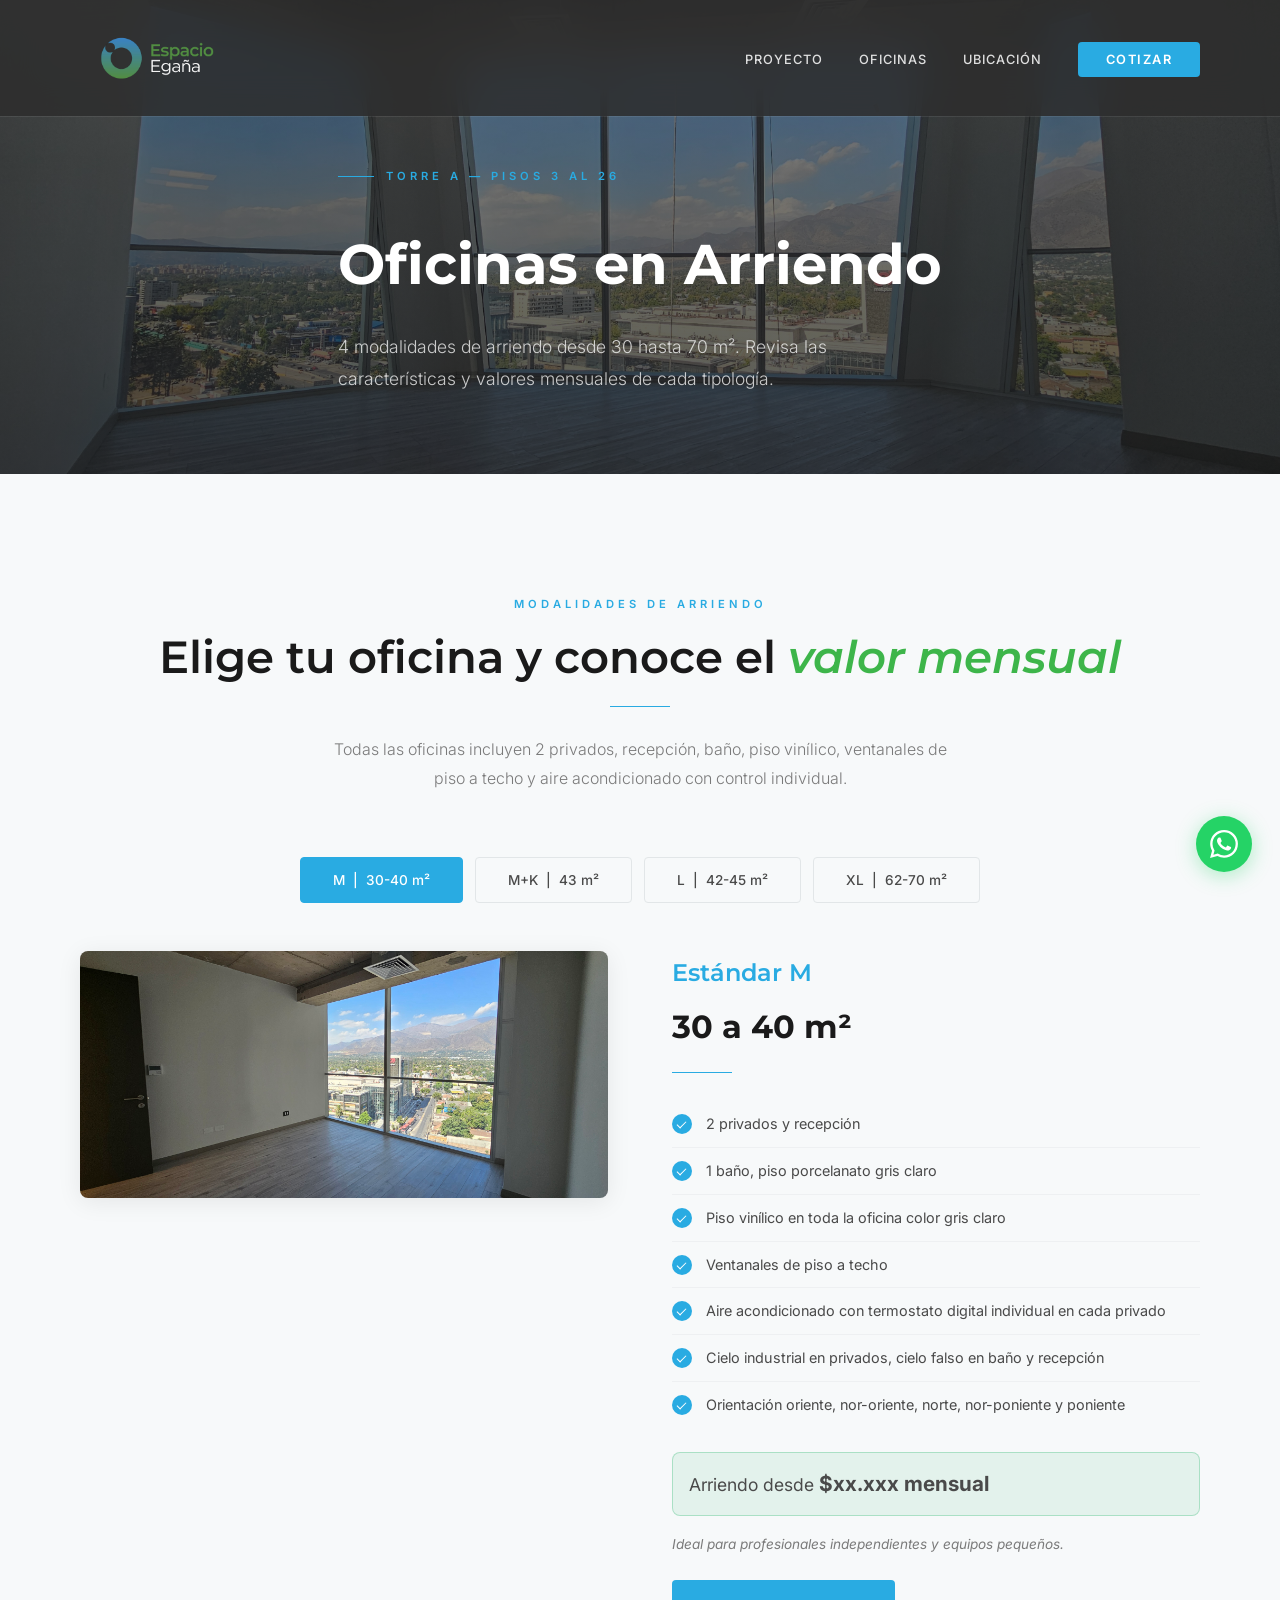
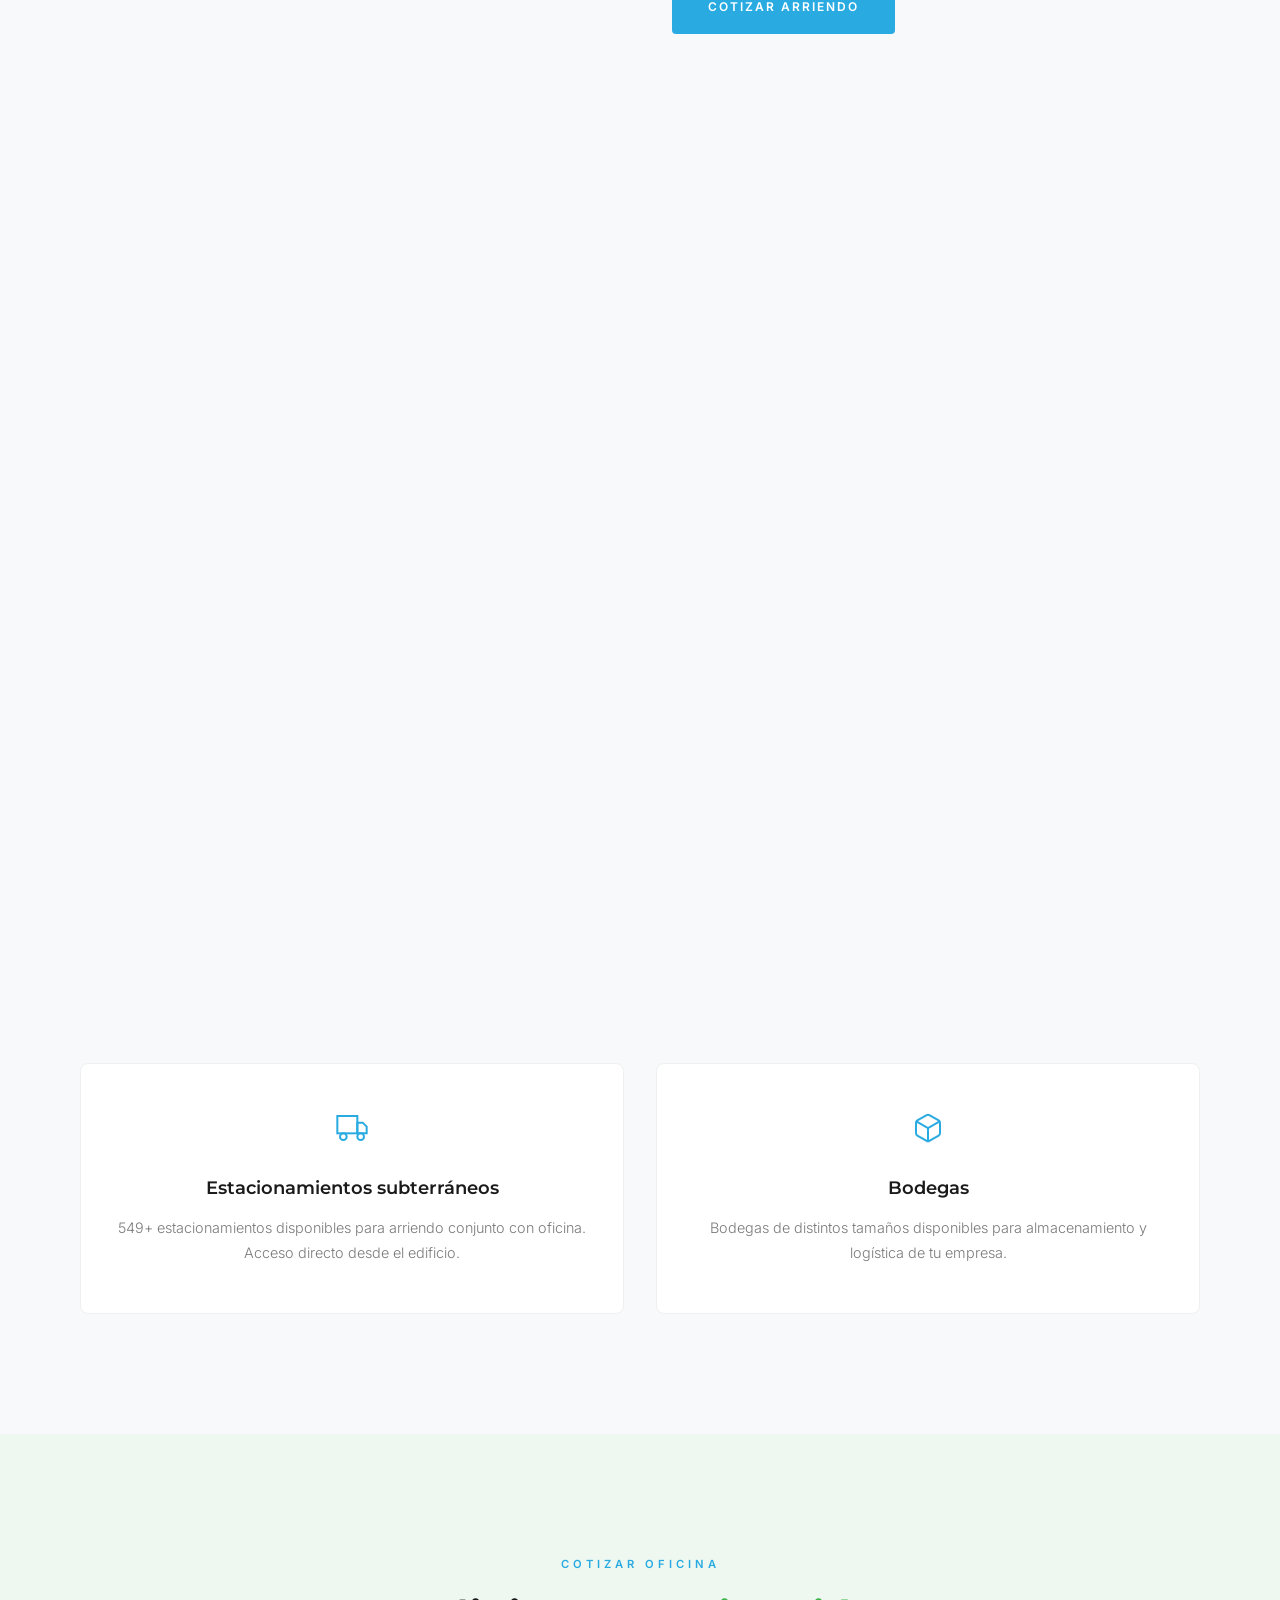
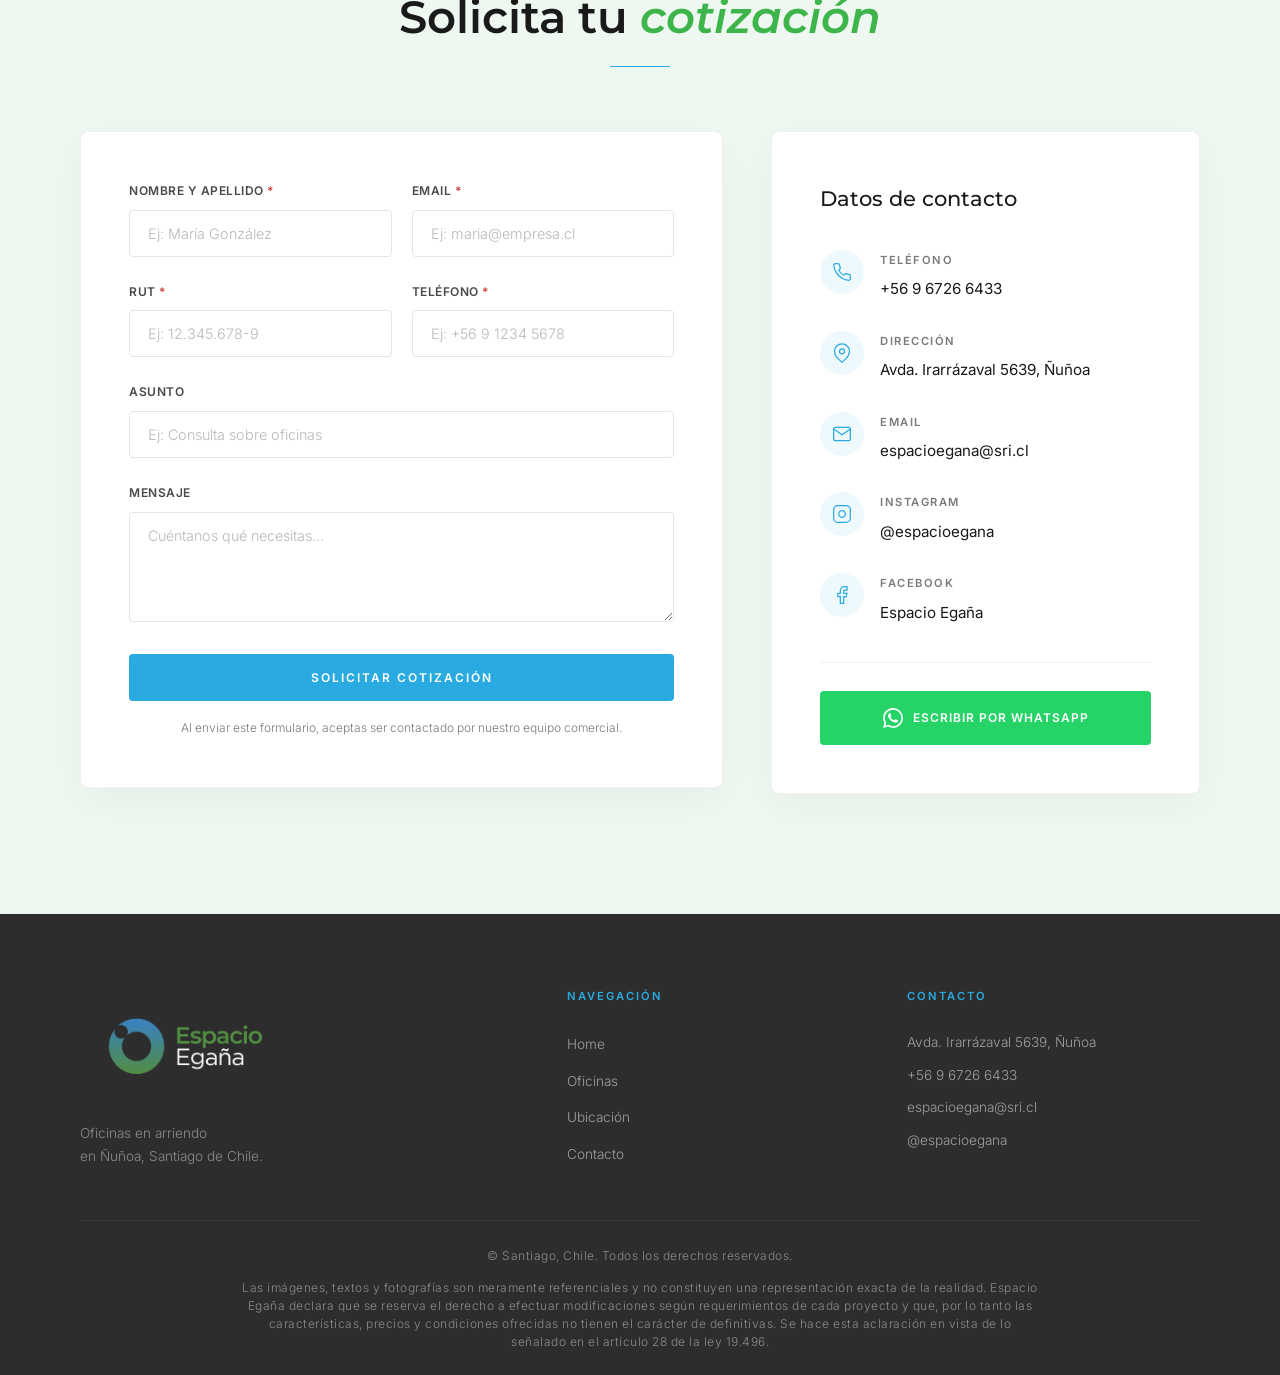
==== commit c6a3822a: "Add files via upload" ====
--- a/landing/oficinas.html
+++ b/landing/oficinas.html
@@ -8,7 +8,7 @@
   <link rel="preconnect" href="https://fonts.googleapis.com">
   <link rel="preconnect" href="https://fonts.gstatic.com" crossorigin>
   <link href="https://fonts.googleapis.com/css2?family=Montserrat:ital,wght@0,300;0,400;0,500;0,600;0,700;0,800;1,400;1,500&family=Inter:wght@300;400;500;600;700&display=swap" rel="stylesheet">
-  <link rel="stylesheet" href="styles.css?v=5">
+  <link rel="stylesheet" href="styles.css?v=6">
 </head>
 <body>
 
--- a/landing/styles.css
+++ b/landing/styles.css
@@ -560,6 +560,79 @@
   height: 540px;
 }
 
+/* --- Image Carousel --- */
+.image-carousel {
+  position: relative;
+  overflow: hidden;
+  border-radius: var(--radius);
+  height: 540px;
+}
+
+.carousel__slide {
+  position: absolute;
+  inset: 0;
+  opacity: 0;
+  transition: opacity 1s ease-in-out;
+}
+
+.carousel__slide.active {
+  opacity: 1;
+  z-index: 1;
+}
+
+.carousel__slide img {
+  width: 100%;
+  height: 100%;
+  object-fit: cover;
+  display: block;
+}
+
+.carousel__price-badge {
+  position: absolute;
+  bottom: 20px;
+  left: 20px;
+  z-index: 5;
+  background: rgba(0, 0, 0, 0.7);
+  backdrop-filter: blur(8px);
+  -webkit-backdrop-filter: blur(8px);
+  color: #fff;
+  padding: 12px 22px;
+  border-radius: 8px;
+  font-size: 0.95rem;
+  letter-spacing: 0.02em;
+  border-left: 3px solid var(--color-primary);
+}
+
+.carousel__price-badge strong {
+  color: var(--color-primary);
+  font-size: 1.15rem;
+}
+
+.carousel__dots {
+  position: absolute;
+  bottom: 20px;
+  right: 20px;
+  z-index: 5;
+  display: flex;
+  gap: 8px;
+}
+
+.carousel__dot {
+  width: 10px;
+  height: 10px;
+  border-radius: 50%;
+  background: rgba(255, 255, 255, 0.4);
+  border: none;
+  cursor: pointer;
+  transition: all 0.3s ease;
+  padding: 0;
+}
+
+.carousel__dot.active {
+  background: var(--color-primary);
+  transform: scale(1.2);
+}
+
 .proyecto__text p {
   color: var(--color-text);
   margin-bottom: 20px;
@@ -1539,10 +1612,11 @@
    CIFRAS
    ============================================ */
 .cifras__grid {
-  display: flex;
-  flex-wrap: wrap;
-  justify-content: center;
+  display: grid;
+  grid-template-columns: repeat(4, 1fr);
   gap: 24px;
+  max-width: 900px;
+  margin: 0 auto;
 }
 
 .cifra-card {
@@ -1552,9 +1626,6 @@
   border: 1px solid var(--color-border-light);
   border-radius: var(--radius);
   transition: all var(--transition);
-  flex: 0 1 200px;
-  max-width: 220px;
-  min-width: 160px;
 }
 
 .cifra-card:hover {
@@ -2063,9 +2134,8 @@
    RESPONSIVE — Sub-pages
    ============================================ */
 @media (max-width: 1024px) {
-  .cifras__grid .cifra-card {
-    flex: 0 1 calc((100% - 48px) / 3);
-    max-width: none;
+  .cifras__grid {
+    grid-template-columns: repeat(2, 1fr);
   }
 
   .espacios__grid,
@@ -2085,9 +2155,8 @@
 }
 
 @media (max-width: 768px) {
-  .cifras__grid .cifra-card {
-    flex: 0 1 calc((100% - 24px) / 2);
-    max-width: none;
+  .cifras__grid {
+    grid-template-columns: repeat(2, 1fr);
   }
 
   .plantas__grid {
